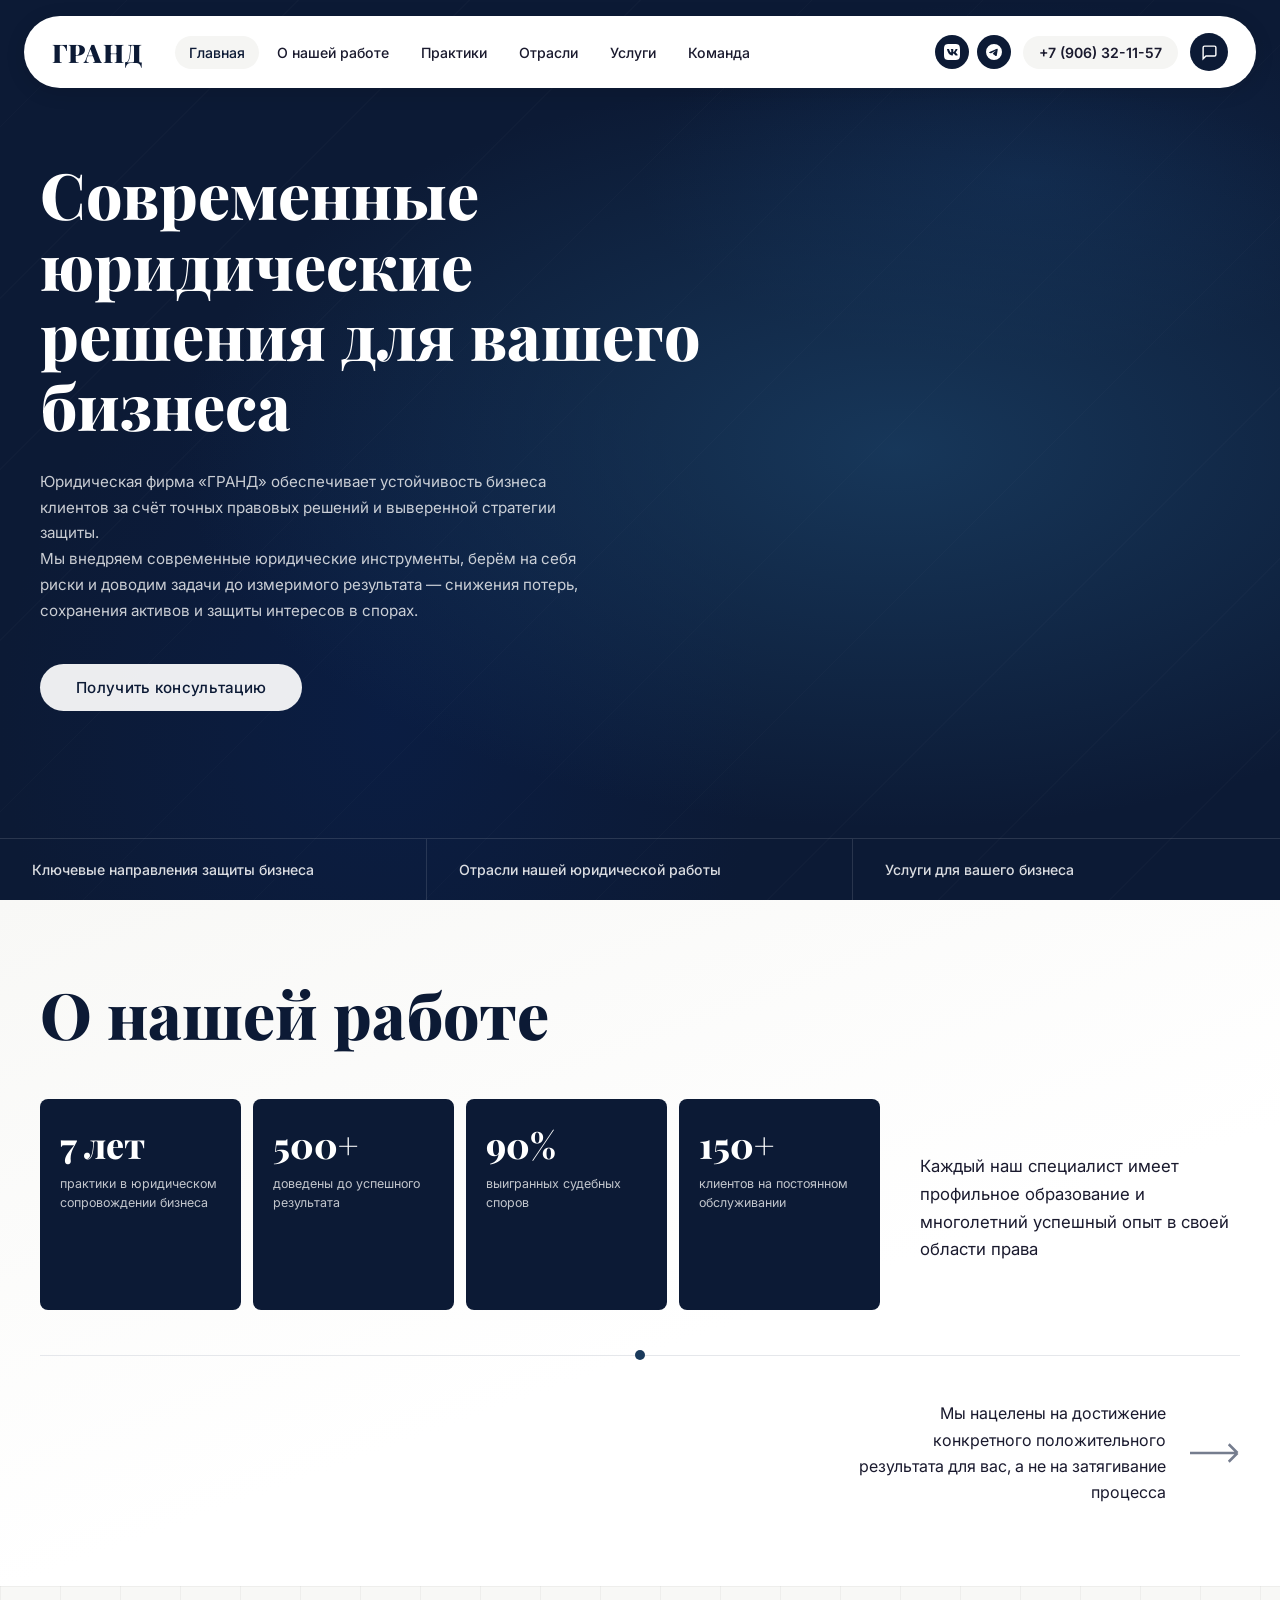
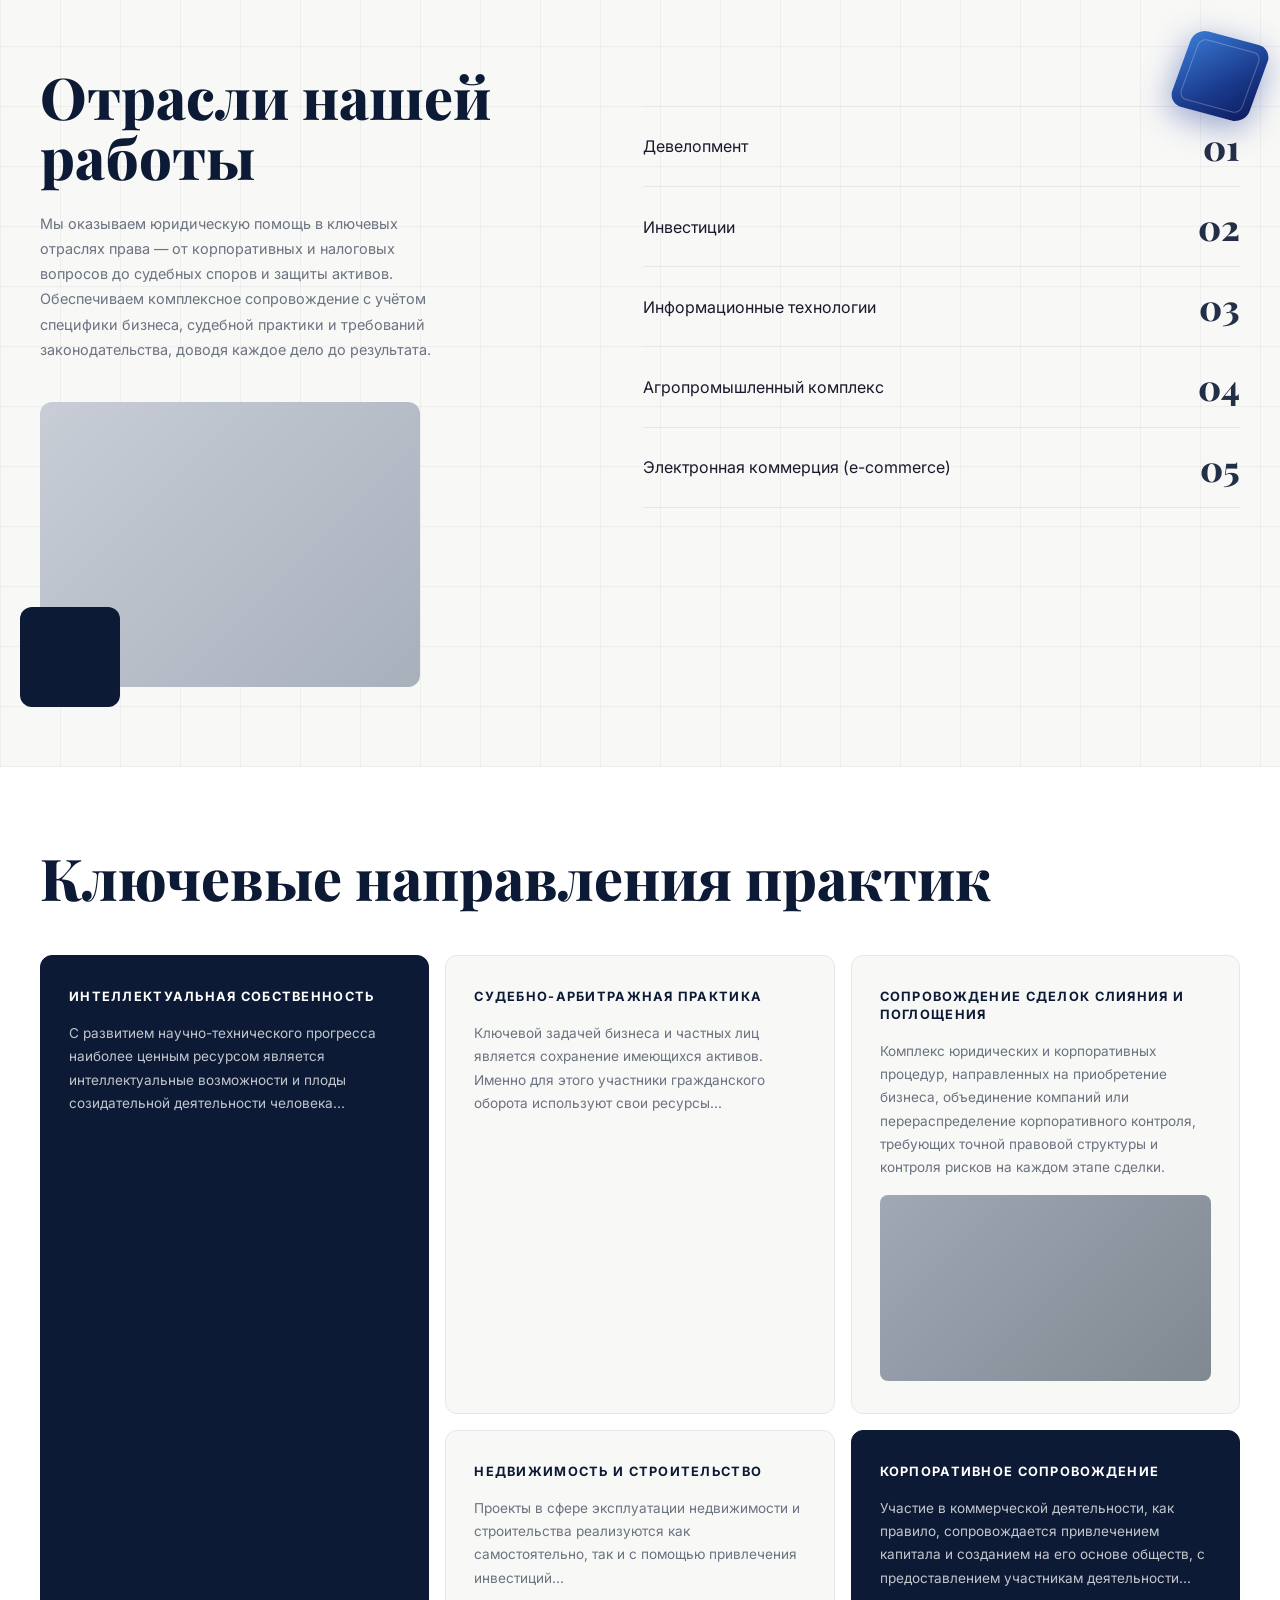
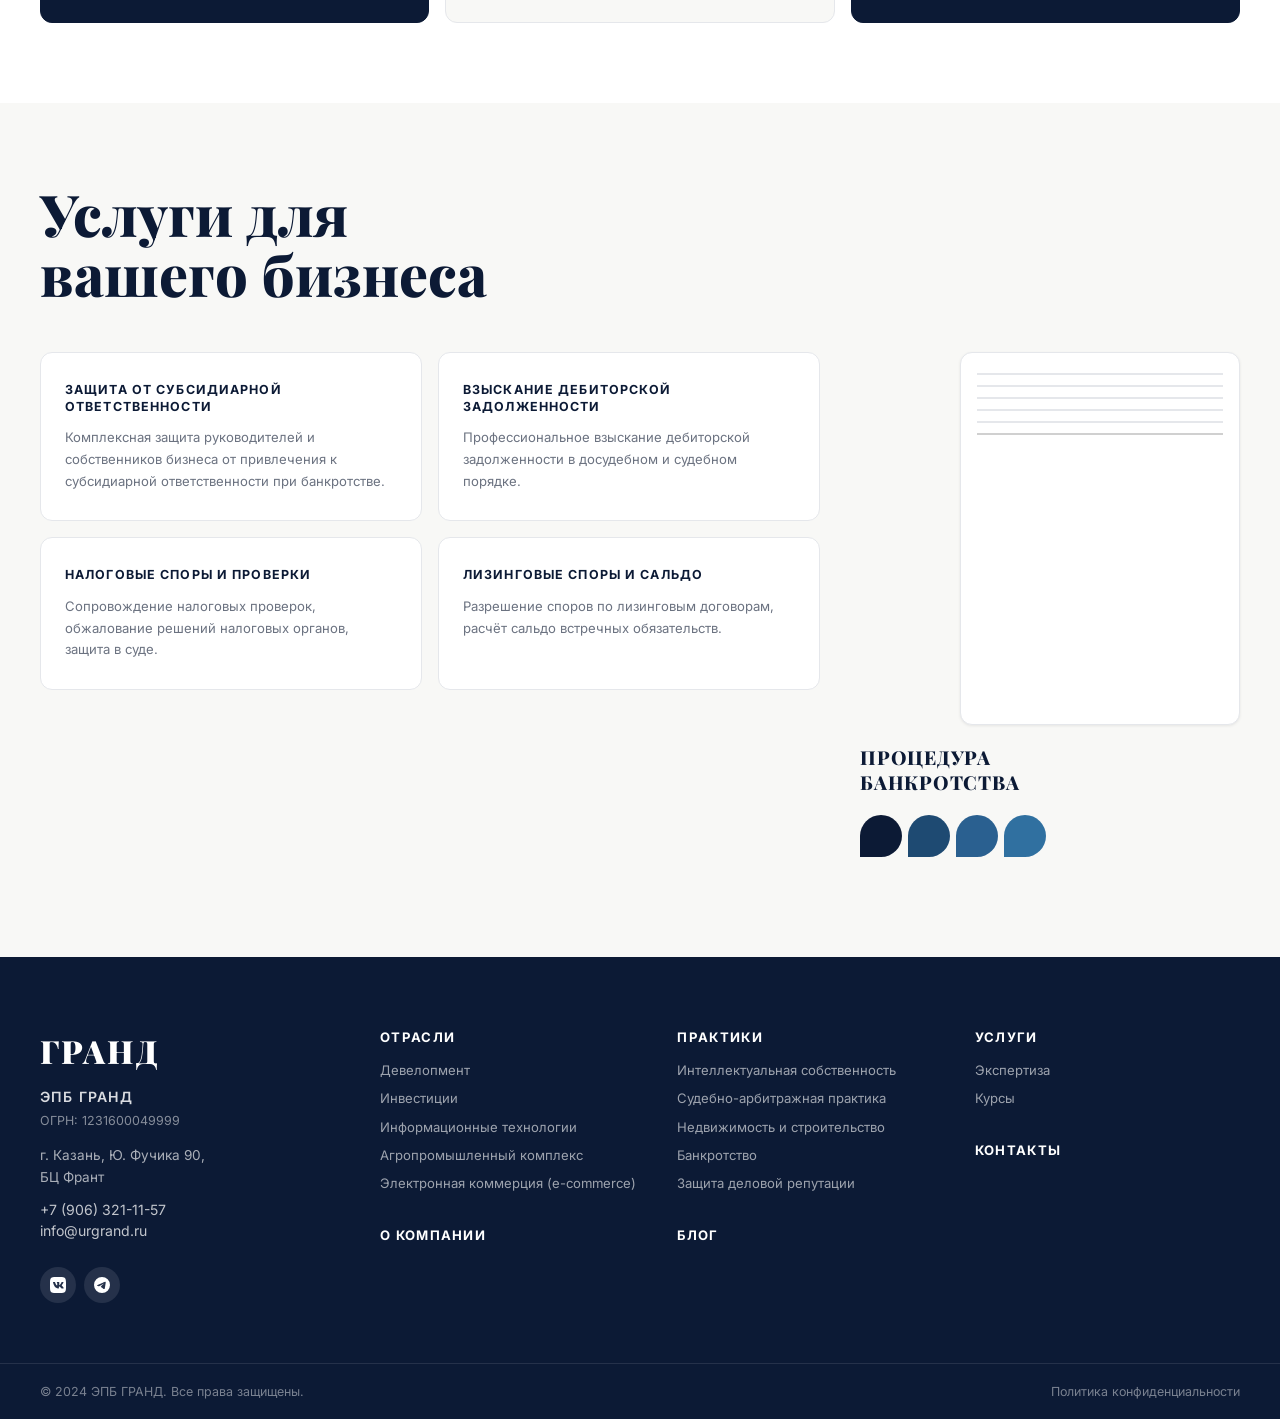
==== index.html @ 52341bc5 "Add files via upload" ====
<!DOCTYPE html>
<html lang="ru">
<head>
    <meta charset="UTF-8">
    <meta name="viewport" content="width=device-width, initial-scale=1.0">
    <title>Юридическая фирма «ГРАНД»</title>
    <link rel="stylesheet" href="css/style.css">
    <!-- Placeholder-шрифты — заменить на фирменные файлы -->
    <link rel="preconnect" href="https://fonts.googleapis.com">
    <link rel="preconnect" href="https://fonts.gstatic.com" crossorigin>
    <link href="https://fonts.googleapis.com/css2?family=Playfair+Display:wght@700;800;900&family=Inter:ital,wght@0,300;0,400;0,500;0,600;0,700;1,400&display=swap" rel="stylesheet">
</head>
<body>

    <!-- ========== PRELOADER ========== -->
    <div id="preloader" class="preloader">
        <div class="preloader__logo">ГРАНД</div>
        <div class="preloader__bar"><span></span></div>
    </div>

    <!-- ========== HEADER ========== -->
    <header class="header" id="header">
        <div class="header__inner container">
            <a href="/" class="header__logo">ГРАНД</a>

            <nav class="header__nav" id="mainNav">
                <ul>
                    <li><a href="#hero">Главная</a></li>
                    <li><a href="#about">О нашей работе</a></li>
                    <li><a href="#practices">Практики</a></li>
                    <li><a href="#industries">Отрасли</a></li>
                    <li><a href="#services">Услуги</a></li>
                    <li><a href="#team">Команда</a></li>
                </ul>
            </nav>

            <div class="header__right">
                <!-- Социальные сети -->
                <div class="header__socials">
                    <a href="https://vk.com/" target="_blank" class="social-icon social-icon--vk" aria-label="ВКонтакте">
                        <svg viewBox="0 0 24 24" fill="currentColor"><path d="M15.684 0H8.316C1.592 0 0 1.592 0 8.316v7.368C0 22.408 1.592 24 8.316 24h7.368C22.408 24 24 22.408 24 15.684V8.316C24 1.592 22.408 0 15.684 0zm3.692 17.123h-1.744c-.66 0-.864-.525-2.05-1.727-1.033-1-1.49-1.135-1.744-1.135-.356 0-.458.102-.458.593v1.575c0 .424-.135.678-1.253.678-1.846 0-3.896-1.118-5.335-3.202C5.058 10.501 4.56 8.316 4.56 7.886c0-.254.102-.491.593-.491h1.744c.44 0 .61.203.78.677.863 2.49 2.303 4.675 2.896 4.675.22 0 .322-.102.322-.66V9.721c-.068-1.186-.695-1.287-.695-1.71 0-.204.17-.407.44-.407h2.743c.373 0 .508.203.508.643v3.473c0 .372.17.508.271.508.22 0 .407-.136.813-.542 1.253-1.406 2.15-3.574 2.15-3.574.118-.254.322-.491.762-.491h1.744c.525 0 .644.27.525.643-.22 1.017-2.354 4.031-2.354 4.031-.186.305-.254.44 0 .78.186.254.796.779 1.203 1.253.745.847 1.32 1.558 1.473 2.05.17.491-.085.745-.576.745z"/></svg>
                    </a>
                    <a href="#" class="social-icon social-icon--tg" aria-label="Telegram">
                        <svg viewBox="0 0 24 24" fill="currentColor"><path d="M11.944 0A12 12 0 0 0 0 12a12 12 0 0 0 12 12 12 12 0 0 0 12-12A12 12 0 0 0 12 0a12 12 0 0 0-.056 0zm4.962 7.224c.1-.002.321.023.465.14a.506.506 0 0 1 .171.325c.016.093.036.306.02.472-.18 1.898-.962 6.502-1.36 8.627-.168.9-.499 1.201-.82 1.23-.696.065-1.225-.46-1.9-.902-1.056-.693-1.653-1.124-2.678-1.8-1.185-.78-.417-1.21.258-1.91.177-.184 3.247-2.977 3.307-3.23.007-.032.014-.15-.056-.212s-.174-.041-.249-.024c-.106.024-1.793 1.14-5.061 3.345-.48.33-.913.49-1.302.48-.428-.008-1.252-.241-1.865-.44-.752-.245-1.349-.374-1.297-.789.027-.216.325-.437.893-.663 3.498-1.524 5.83-2.529 6.998-3.014 3.332-1.386 4.025-1.627 4.476-1.635z"/></svg>
                    </a>
                </div>

                <!-- Кнопка обратного звонка -->
                <a href="tel:+79063211157" class="header__phone">+7 (906) 32-11-57</a>
                <button class="btn-callback" id="btnCallback" aria-label="Получить консультацию">
                    <svg viewBox="0 0 24 24" fill="none" stroke="currentColor" stroke-width="2"><path d="M21 15a2 2 0 0 1-2 2H7l-4 4V5a2 2 0 0 1 2-2h14a2 2 0 0 1 2 2z"/></svg>
                </button>
            </div>

            <!-- Hamburger для мобильных -->
            <button class="header__burger" id="burgerBtn" aria-label="Открыть меню">
                <span></span><span></span><span></span>
            </button>
        </div>
    </header>

    <!-- Мобильное меню -->
    <div class="mobile-menu" id="mobileMenu">
        <div class="mobile-menu__inner">
            <button class="mobile-menu__close" id="mobileMenuClose" aria-label="Закрыть">✕</button>
            <nav>
                <ul>
                    <li><a href="#hero" class="mobile-link">Главная</a></li>
                    <li><a href="#about" class="mobile-link">О нашей работе</a></li>
                    <li><a href="#practices" class="mobile-link">Практики</a></li>
                    <li><a href="#industries" class="mobile-link">Отрасли</a></li>
                    <li><a href="#services" class="mobile-link">Услуги</a></li>
                    <li><a href="#team" class="mobile-link">Команда</a></li>
                </ul>
            </nav>
            <button class="btn btn--white mobile-menu__cta" id="mobileBtnCallback">Получить консультацию</button>
            <a href="tel:+79063211157" class="mobile-menu__phone">+7 (906) 32-11-57</a>
        </div>
    </div>

    <main>

        <!-- ========== HERO ========== -->
        <section class="hero" id="hero">
            <div class="hero__bg"></div>
            <div class="container hero__content">
                <div class="hero__text">
                    <h1 class="hero__title">Современные юридические<br>решения для вашего бизнеса</h1>
                    <p class="hero__desc">
                        Юридическая фирма «ГРАНД» обеспечивает устойчивость бизнеса клиентов за счёт точных
                        правовых решений и выверенной стратегии защиты.<br>
                        Мы внедряем современные юридические инструменты, берём на себя риски и доводим задачи до
                        измеримого результата — снижения потерь, сохранения активов и защиты интересов в спорах.
                    </p>
                    <button class="btn btn--light" id="heroBtnCallback">Получить консультацию</button>
                </div>
            </div>

            <!-- Якорные ссылки внизу hero -->
            <div class="hero__anchors">
                <a href="#practices" class="hero__anchor">Ключевые направления защиты бизнеса</a>
                <a href="#industries" class="hero__anchor">Отрасли нашей юридической работы</a>
                <a href="#services" class="hero__anchor">Услуги для вашего бизнеса</a>
            </div>
        </section>

        <!-- ========== О НАШЕЙ РАБОТЕ ========== -->
        <section class="about" id="about">
            <div class="container">
                <h2 class="about__title section-title">О нашей работе</h2>

                <div class="about__body">
                    <!-- Блоки статистики -->
                    <div class="about__stats">
                        <div class="stat-card">
                            <span class="stat-card__num">7 лет</span>
                            <span class="stat-card__desc">практики в юридическом сопровождении бизнеса</span>
                        </div>
                        <div class="stat-card">
                            <span class="stat-card__num">500+</span>
                            <span class="stat-card__desc">доведены до успешного результата</span>
                        </div>
                        <div class="stat-card">
                            <span class="stat-card__num">90%</span>
                            <span class="stat-card__desc">выигранных судебных споров</span>
                        </div>
                        <div class="stat-card">
                            <span class="stat-card__num">150+</span>
                            <span class="stat-card__desc">клиентов на постоянном обслуживании</span>
                        </div>
                    </div>

                    <!-- Текст справа -->
                    <div class="about__side-text">
                        <p>Каждый наш специалист имеет профильное образование и многолетний успешный опыт в своей области права</p>
                    </div>
                </div>

                <!-- Разделитель с точкой -->
                <div class="about__divider">
                    <div class="about__divider-line"></div>
                    <div class="about__divider-dot"></div>
                    <div class="about__divider-line about__divider-line--right"></div>
                </div>

                <!-- Нижний текст -->
                <div class="about__bottom">
                    <div class="about__bottom-text">
                        <p>Мы нацелены на достижение конкретного положительного результата для вас, а не на затягивание процесса</p>
                    </div>
                    <a href="#about" class="about__arrow" aria-label="Далее">
                        <svg viewBox="0 0 40 16" fill="none" xmlns="http://www.w3.org/2000/svg">
                            <path d="M0 8H38M38 8L31 1M38 8L31 15" stroke="#1a2744" stroke-width="2"/>
                        </svg>
                    </a>
                </div>
            </div>
        </section>

        <!-- ========== ОТРАСЛИ ========== -->
        <section class="industries" id="industries">
            <div class="industries__grid-bg"></div>
            <div class="container industries__inner">
                <div class="industries__left">
                    <h2 class="section-title industries__title">Отрасли нашей работы</h2>
                    <p class="industries__desc">
                        Мы оказываем юридическую помощь в ключевых отраслях права — от корпоративных
                        и налоговых вопросов до судебных споров и защиты активов. Обеспечиваем
                        комплексное сопровождение с учётом специфики бизнеса, судебной практики и
                        требований законодательства, доводя каждое дело до результата.
                    </p>
                    <!-- Фото здания -->
                    <div class="industries__img-wrap">
                        <div class="industries__img-placeholder"></div>
                    </div>
                </div>

                <div class="industries__right">
                    <!-- Декоративный 3D-куб -->
                    <div class="industries__deco-cube"></div>

                    <ol class="industries__list">
                        <li class="industries__item">
                            <span class="industries__name">Девелопмент</span>
                            <span class="industries__num">01</span>
                        </li>
                        <li class="industries__item">
                            <span class="industries__name">Инвестиции</span>
                            <span class="industries__num">02</span>
                        </li>
                        <li class="industries__item">
                            <span class="industries__name">Информационные технологии</span>
                            <span class="industries__num">03</span>
                        </li>
                        <li class="industries__item">
                            <span class="industries__name">Агропромышленный комплекс</span>
                            <span class="industries__num">04</span>
                        </li>
                        <li class="industries__item">
                            <span class="industries__name">Электронная коммерция (e-commerce)</span>
                            <span class="industries__num">05</span>
                        </li>
                    </ol>
                </div>
            </div>
        </section>

        <!-- ========== ПРАКТИКИ ========== -->
        <section class="practices" id="practices">
            <div class="container">
                <h2 class="section-title practices__title">Ключевые направления практик</h2>

                <div class="practices__grid">
                    <!-- Карточка 1 — тёмная -->
                    <div class="practice-card practice-card--dark practice-card--tall">
                        <h3 class="practice-card__title">ИНТЕЛЛЕКТУАЛЬНАЯ СОБСТВЕННОСТЬ</h3>
                        <p class="practice-card__text">
                            С развитием научно-технического прогресса наиболее ценным ресурсом является
                            интеллектуальные возможности и плоды созидательной деятельности человека...
                        </p>
                    </div>

                    <!-- Карточка 2 — светлая -->
                    <div class="practice-card practice-card--light">
                        <h3 class="practice-card__title">СУДЕБНО-АРБИТРАЖНАЯ ПРАКТИКА</h3>
                        <p class="practice-card__text">
                            Ключевой задачей бизнеса и частных лиц является сохранение имеющихся активов.
                            Именно для этого участники гражданского оборота используют свои ресурсы...
                        </p>
                    </div>

                    <!-- Карточка 3 — светлая с фото -->
                    <div class="practice-card practice-card--light practice-card--with-img">
                        <h3 class="practice-card__title">СОПРОВОЖДЕНИЕ СДЕЛОК СЛИЯНИЯ И ПОГЛОЩЕНИЯ</h3>
                        <p class="practice-card__text">
                            Комплекс юридических и корпоративных процедур, направленных на приобретение
                            бизнеса, объединение компаний или перераспределение корпоративного контроля,
                            требующих точной правовой структуры и контроля рисков на каждом этапе сделки.
                        </p>
                        <div class="practice-card__img"></div>
                    </div>

                    <!-- Карточка 4 — светлая -->
                    <div class="practice-card practice-card--light">
                        <h3 class="practice-card__title">НЕДВИЖИМОСТЬ И СТРОИТЕЛЬСТВО</h3>
                        <p class="practice-card__text">
                            Проекты в сфере эксплуатации недвижимости и строительства реализуются как
                            самостоятельно, так и с помощью привлечения инвестиций...
                        </p>
                    </div>

                    <!-- Карточка 5 — тёмная -->
                    <div class="practice-card practice-card--dark">
                        <h3 class="practice-card__title">КОРПОРАТИВНОЕ СОПРОВОЖДЕНИЕ</h3>
                        <p class="practice-card__text">
                            Участие в коммерческой деятельности, как правило, сопровождается привлечением
                            капитала и созданием на его основе обществ, с предоставлением участникам деятельности...
                        </p>
                    </div>
                </div>
            </div>
        </section>

        <!-- ========== УСЛУГИ ========== -->
        <section class="services" id="services">
            <div class="container">
                <div class="services__header">
                    <h2 class="section-title services__title">Услуги для<br>вашего бизнеса</h2>
                </div>

                <div class="services__body">
                    <div class="services__cards">
                        <div class="service-card">
                            <h3 class="service-card__title">ЗАЩИТА ОТ СУБСИДИАРНОЙ ОТВЕТСТВЕННОСТИ</h3>
                            <p class="service-card__text">Комплексная защита руководителей и собственников бизнеса от привлечения к субсидиарной ответственности при банкротстве.</p>
                        </div>
                        <div class="service-card">
                            <h3 class="service-card__title">ВЗЫСКАНИЕ ДЕБИТОРСКОЙ ЗАДОЛЖЕННОСТИ</h3>
                            <p class="service-card__text">Профессиональное взыскание дебиторской задолженности в досудебном и судебном порядке.</p>
                        </div>
                        <div class="service-card">
                            <h3 class="service-card__title">НАЛОГОВЫЕ СПОРЫ И ПРОВЕРКИ</h3>
                            <p class="service-card__text">Сопровождение налоговых проверок, обжалование решений налоговых органов, защита в суде.</p>
                        </div>
                        <div class="service-card">
                            <h3 class="service-card__title">ЛИЗИНГОВЫЕ СПОРЫ И САЛЬДО</h3>
                            <p class="service-card__text">Разрешение споров по лизинговым договорам, расчёт сальдо встречных обязательств.</p>
                        </div>
                    </div>

                    <div class="services__feature">
                        <div class="services__doc-img"></div>
                        <div class="services__bankruptcy">
                            <span>ПРОЦЕДУРА БАНКРОТСТВА</span>
                        </div>
                        <div class="services__deco-shapes">
                            <span></span><span></span><span></span><span></span>
                        </div>
                    </div>
                </div>
            </div>
        </section>

    </main>

    <!-- ========== FOOTER ========== -->
    <footer class="footer">
        <div class="container footer__inner">

            <!-- Левая колонка: логотип + контакты -->
            <div class="footer__brand">
                <a href="/" class="footer__logo">ГРАНД</a>
                <p class="footer__company-name">ЭПБ ГРАНД</p>
                <p class="footer__ogr">ОГРН: 1231600049999</p>

                <address class="footer__address">
                    г. Казань, Ю. Фучика 90,<br>БЦ Франт
                </address>

                <div class="footer__contacts">
                    <a href="tel:+79063211157" class="footer__phone">+7 (906) 321-11-57</a>
                    <a href="mailto:info@urgrand.ru" class="footer__email">info@urgrand.ru</a>
                </div>

                <div class="footer__socials">
                    <a href="https://vk.com/" target="_blank" class="footer__social-icon" aria-label="ВКонтакте">
                        <svg viewBox="0 0 24 24" fill="currentColor"><path d="M15.684 0H8.316C1.592 0 0 1.592 0 8.316v7.368C0 22.408 1.592 24 8.316 24h7.368C22.408 24 24 22.408 24 15.684V8.316C24 1.592 22.408 0 15.684 0zm3.692 17.123h-1.744c-.66 0-.864-.525-2.05-1.727-1.033-1-1.49-1.135-1.744-1.135-.356 0-.458.102-.458.593v1.575c0 .424-.135.678-1.253.678-1.846 0-3.896-1.118-5.335-3.202C5.058 10.501 4.56 8.316 4.56 7.886c0-.254.102-.491.593-.491h1.744c.44 0 .61.203.78.677.863 2.49 2.303 4.675 2.896 4.675.22 0 .322-.102.322-.66V9.721c-.068-1.186-.695-1.287-.695-1.71 0-.204.17-.407.44-.407h2.743c.373 0 .508.203.508.643v3.473c0 .372.17.508.271.508.22 0 .407-.136.813-.542 1.253-1.406 2.15-3.574 2.15-3.574.118-.254.322-.491.762-.491h1.744c.525 0 .644.27.525.643-.22 1.017-2.354 4.031-2.354 4.031-.186.305-.254.44 0 .78.186.254.796.779 1.203 1.253.745.847 1.32 1.558 1.473 2.05.17.491-.085.745-.576.745z"/></svg>
                    </a>
                    <a href="#" class="footer__social-icon" aria-label="Telegram">
                        <svg viewBox="0 0 24 24" fill="currentColor"><path d="M11.944 0A12 12 0 0 0 0 12a12 12 0 0 0 12 12 12 12 0 0 0 12-12A12 12 0 0 0 12 0a12 12 0 0 0-.056 0zm4.962 7.224c.1-.002.321.023.465.14a.506.506 0 0 1 .171.325c.016.093.036.306.02.472-.18 1.898-.962 6.502-1.36 8.627-.168.9-.499 1.201-.82 1.23-.696.065-1.225-.46-1.9-.902-1.056-.693-1.653-1.124-2.678-1.8-1.185-.78-.417-1.21.258-1.91.177-.184 3.247-2.977 3.307-3.23.007-.032.014-.15-.056-.212s-.174-.041-.249-.024c-.106.024-1.793 1.14-5.061 3.345-.48.33-.913.49-1.302.48-.428-.008-1.252-.241-1.865-.44-.752-.245-1.349-.374-1.297-.789.027-.216.325-.437.893-.663 3.498-1.524 5.83-2.529 6.998-3.014 3.332-1.386 4.025-1.627 4.476-1.635z"/></svg>
                    </a>
                </div>
            </div>

            <!-- Правая часть: навигационные колонки -->
            <nav class="footer__nav">
                <div class="footer__nav-col">
                    <h4 class="footer__nav-heading">
                        <a href="#industries">Отрасли</a>
                    </h4>
                    <ul>
                        <li><a href="#industries">Девелопмент</a></li>
                        <li><a href="#industries">Инвестиции</a></li>
                        <li><a href="#industries">Информационные технологии</a></li>
                        <li><a href="#industries">Агропромышленный комплекс</a></li>
                        <li><a href="#industries">Электронная коммерция (e-commerce)</a></li>
                    </ul>
                    <h4 class="footer__nav-heading footer__nav-heading--mt">
                        <a href="#about">О компании</a>
                    </h4>
                </div>

                <div class="footer__nav-col">
                    <h4 class="footer__nav-heading">
                        <a href="#practices">Практики</a>
                    </h4>
                    <ul>
                        <li><a href="#practices">Интеллектуальная собственность</a></li>
                        <li><a href="#practices">Судебно-арбитражная практика</a></li>
                        <li><a href="#practices">Недвижимость и строительство</a></li>
                        <li><a href="#practices">Банкротство</a></li>
                        <li><a href="#practices">Защита деловой репутации</a></li>
                    </ul>
                    <h4 class="footer__nav-heading footer__nav-heading--mt">
                        <a href="#blog">Блог</a>
                    </h4>
                </div>

                <div class="footer__nav-col">
                    <h4 class="footer__nav-heading">
                        <a href="#services">Услуги</a>
                    </h4>
                    <ul>
                        <li><a href="#services">Экспертиза</a></li>
                        <li><a href="#services">Курсы</a></li>
                    </ul>
                    <h4 class="footer__nav-heading footer__nav-heading--mt">
                        <a href="#contacts">Контакты</a>
                    </h4>
                </div>
            </nav>
        </div>

        <!-- Нижняя полоса футера -->
        <div class="footer__bottom">
            <div class="container footer__bottom-inner">
                <span class="footer__copy">© 2024 ЭПБ ГРАНД. Все права защищены.</span>
                <a href="#" class="footer__policy">Политика конфиденциальности</a>
            </div>
        </div>
    </footer>

    <!-- ========== МОДАЛ: ФОРМА ОБРАТНОГО ЗВОНКА ========== -->
    <div class="modal-overlay" id="modalOverlay" role="dialog" aria-modal="true" aria-labelledby="modalTitle">
        <div class="modal">
            <button class="modal__close" id="modalClose" aria-label="Закрыть">✕</button>
            <h2 class="modal__title" id="modalTitle">Получить консультацию</h2>
            <p class="modal__subtitle">Оставьте заявку, и наши юристы оперативно свяжутся с вами</p>

            <form class="modal__form" id="callbackForm" novalidate>
                <div class="form-group">
                    <input type="text" id="fieldFirstName" name="firstName" placeholder="Имя" required autocomplete="given-name">
                </div>
                <div class="form-group">
                    <input type="text" id="fieldLastName" name="lastName" placeholder="Фамилия" required autocomplete="family-name">
                </div>
                <div class="form-group">
                    <input type="text" id="fieldMiddleName" name="middleName" placeholder="Отчество" required autocomplete="additional-name">
                </div>
                <div class="form-group">
                    <input type="tel" id="fieldPhone" name="phone" placeholder="+7 (___) ___ __-__" required autocomplete="tel">
                </div>
                <div class="form-group">
                    <input type="email" id="fieldEmail" name="email" placeholder="Email" required autocomplete="email">
                </div>

                <p class="modal__policy">
                    Оставляя заявку, вы принимаете
                    <a href="#">политику обработки персональных данных</a>
                </p>

                <button type="submit" class="btn btn--dark btn--full" id="submitBtn" disabled>
                    Отправить заявку
                </button>
            </form>
        </div>
    </div>

    <!-- ========== МОДАЛ: БЛАГОДАРНОСТЬ ========== -->
    <div class="modal-overlay" id="thankYouOverlay" role="dialog" aria-modal="true">
        <div class="modal modal--thanks">
            <button class="modal__close" id="thankYouClose" aria-label="Закрыть">✕</button>
            <div class="modal__thanks-icon">
                <svg viewBox="0 0 60 60" fill="none"><circle cx="30" cy="30" r="29" stroke="#1a3a5c" stroke-width="2"/><path d="M18 30l9 9 15-18" stroke="#1a3a5c" stroke-width="2.5" stroke-linecap="round" stroke-linejoin="round"/></svg>
            </div>
            <h2 class="modal__title">Спасибо за заявку!</h2>
            <p class="modal__subtitle">Наши юристы свяжутся с вами в ближайшее время.</p>
        </div>
    </div>

    <script src="js/main.js"></script>
</body>
</html>
---- css/style.css ----
/* ============================================================
   ГРАНД — Главные переменные и сброс стилей
   ============================================================ */
:root {
    /* Цвета */
    --c-navy:        #0C1A35;
    --c-navy-mid:    #1a3a5c;
    --c-navy-light:  #1e4a72;
    --c-white:       #ffffff;
    --c-bg:          #f5f5f3;
    --c-bg-light:    #f8f8f6;
    --c-text:        #1a1a2e;
    --c-text-muted:  #6b7280;
    --c-border:      #e5e7eb;
    --c-accent:      rgba(255,255,255,0.08);

    /* Типографика — замените на фирменные шрифты */
    --font-display:  'Playfair Display', Georgia, serif;
    --font-body:     'Inter', system-ui, sans-serif;

    /* Размеры */
    --header-h:      72px;
    --container:     1280px;
    --radius:        12px;
    --radius-sm:     8px;
    --radius-pill:   100px;

    /* Тени */
    --shadow-sm:  0 1px 3px rgba(0,0,0,.08);
    --shadow-md:  0 4px 20px rgba(0,0,0,.12);
    --shadow-lg:  0 12px 40px rgba(0,0,0,.18);

    /* Переходы */
    --t-fast:   .15s ease;
    --t-normal: .3s ease;
    --t-slow:   .5s ease;
}

*, *::before, *::after { box-sizing: border-box; margin: 0; padding: 0; }
html { scroll-behavior: smooth; font-size: 16px; }
body {
    font-family: var(--font-body);
    color: var(--c-text);
    background: var(--c-white);
    overflow-x: hidden;
    -webkit-font-smoothing: antialiased;
}
img, svg { display: block; max-width: 100%; }
a { text-decoration: none; color: inherit; }
ul, ol { list-style: none; }
button { cursor: pointer; border: none; background: none; font-family: inherit; }
address { font-style: normal; }

/* ============================================================
   УТИЛИТЫ
   ============================================================ */
.container {
    width: 100%;
    max-width: var(--container);
    margin: 0 auto;
    padding: 0 40px;
}

.section-title {
    font-family: var(--font-display);
    font-weight: 800;
    color: var(--c-navy);
    line-height: 1.05;
}

.btn {
    display: inline-flex;
    align-items: center;
    justify-content: center;
    gap: 8px;
    padding: 14px 36px;
    border-radius: var(--radius-pill);
    font-size: .95rem;
    font-weight: 500;
    letter-spacing: .02em;
    transition: background var(--t-fast), color var(--t-fast), transform var(--t-fast), box-shadow var(--t-fast);
    white-space: nowrap;
}
.btn:hover { transform: translateY(-1px); }
.btn--light {
    background: rgba(255,255,255,0.92);
    color: var(--c-navy);
}
.btn--light:hover { background: #fff; box-shadow: 0 4px 16px rgba(0,0,0,.15); }
.btn--dark {
    background: var(--c-navy);
    color: var(--c-white);
}
.btn--dark:hover { background: var(--c-navy-mid); box-shadow: var(--shadow-md); }
.btn--white {
    background: var(--c-white);
    color: var(--c-navy);
    border: 2px solid var(--c-white);
}
.btn--full { width: 100%; }
.btn:disabled {
    opacity: .45;
    cursor: not-allowed;
    transform: none;
    box-shadow: none;
}

/* ============================================================
   PRELOADER
   ============================================================ */
.preloader {
    position: fixed;
    inset: 0;
    background: var(--c-navy);
    display: flex;
    flex-direction: column;
    align-items: center;
    justify-content: center;
    z-index: 9999;
    transition: opacity var(--t-slow), visibility var(--t-slow);
}
.preloader.hidden {
    opacity: 0;
    visibility: hidden;
    pointer-events: none;
}
.preloader__logo {
    font-family: var(--font-display);
    font-size: 3rem;
    font-weight: 900;
    color: var(--c-white);
    letter-spacing: .1em;
    margin-bottom: 28px;
}
.preloader__bar {
    width: 160px;
    height: 2px;
    background: rgba(255,255,255,.2);
    border-radius: 2px;
    overflow: hidden;
}
.preloader__bar span {
    display: block;
    height: 100%;
    width: 0;
    background: var(--c-white);
    border-radius: 2px;
    animation: preloadBar 1.4s ease forwards;
}
@keyframes preloadBar {
    0%   { width: 0; }
    100% { width: 100%; }
}

/* ============================================================
   HEADER
   ============================================================ */
.header {
    position: fixed;
    top: 16px;
    left: 50%;
    transform: translateX(-50%);
    width: calc(100% - 48px);
    max-width: 1280px;
    height: var(--header-h);
    background: var(--c-white);
    border-radius: var(--radius-pill);
    box-shadow: var(--shadow-md);
    z-index: 1000;
    transition: top var(--t-normal), box-shadow var(--t-normal), background var(--t-normal);
}
.header.scrolled {
    top: 8px;
    box-shadow: var(--shadow-lg);
}
.header__inner {
    height: 100%;
    display: flex;
    align-items: center;
    gap: 32px;
    padding: 0 28px;
    max-width: none;
}
.header__logo {
    font-family: var(--font-display);
    font-size: 1.6rem;
    font-weight: 900;
    color: var(--c-navy);
    letter-spacing: .04em;
    flex-shrink: 0;
}
.header__nav { flex: 1; }
.header__nav ul {
    display: flex;
    align-items: center;
    gap: 4px;
}
.header__nav a {
    padding: 8px 14px;
    font-size: .88rem;
    font-weight: 500;
    color: var(--c-text);
    border-radius: var(--radius-pill);
    transition: background var(--t-fast), color var(--t-fast);
}
.header__nav a:hover,
.header__nav a.active {
    background: var(--c-bg);
    color: var(--c-navy);
}
.header__right {
    display: flex;
    align-items: center;
    gap: 12px;
    flex-shrink: 0;
}
.header__socials { display: flex; align-items: center; gap: 8px; }
.social-icon {
    width: 34px;
    height: 34px;
    display: flex;
    align-items: center;
    justify-content: center;
    border-radius: 50%;
    background: var(--c-navy);
    color: var(--c-white);
    transition: background var(--t-fast), transform var(--t-fast);
}
.social-icon svg { width: 16px; height: 16px; }
.social-icon:hover { background: var(--c-navy-mid); transform: scale(1.08); }
.header__phone {
    font-size: .88rem;
    font-weight: 600;
    color: var(--c-text);
    padding: 8px 16px;
    border-radius: var(--radius-pill);
    background: var(--c-bg);
    transition: background var(--t-fast);
}
.header__phone:hover { background: #eaeae8; }
.btn-callback {
    width: 38px;
    height: 38px;
    display: flex;
    align-items: center;
    justify-content: center;
    border-radius: 50%;
    background: var(--c-navy);
    color: var(--c-white);
    flex-shrink: 0;
    transition: background var(--t-fast), transform var(--t-fast);
}
.btn-callback svg { width: 17px; height: 17px; }
.btn-callback:hover { background: var(--c-navy-mid); transform: scale(1.08); }
.header__burger {
    display: none;
    flex-direction: column;
    justify-content: space-between;
    width: 28px;
    height: 20px;
    margin-left: auto;
}
.header__burger span {
    display: block;
    height: 2px;
    background: var(--c-navy);
    border-radius: 2px;
    transition: transform var(--t-normal), opacity var(--t-fast);
}

/* ============================================================
   МОБИЛЬНОЕ МЕНЮ
   ============================================================ */
.mobile-menu {
    position: fixed;
    inset: 0;
    background: var(--c-navy);
    z-index: 1100;
    display: flex;
    align-items: center;
    justify-content: center;
    opacity: 0;
    visibility: hidden;
    transition: opacity var(--t-normal), visibility var(--t-normal);
}
.mobile-menu.open {
    opacity: 1;
    visibility: visible;
}
.mobile-menu__inner {
    text-align: center;
    display: flex;
    flex-direction: column;
    align-items: center;
    gap: 20px;
    width: 100%;
    padding: 40px 24px;
}
.mobile-menu__close {
    position: absolute;
    top: 24px;
    right: 28px;
    font-size: 1.6rem;
    color: var(--c-white);
    opacity: .7;
    transition: opacity var(--t-fast);
}
.mobile-menu__close:hover { opacity: 1; }
.mobile-menu nav ul { display: flex; flex-direction: column; gap: 8px; }
.mobile-menu nav a {
    font-size: 1.4rem;
    font-weight: 600;
    color: var(--c-white);
    opacity: .85;
    padding: 8px 0;
    display: block;
    transition: opacity var(--t-fast);
}
.mobile-menu nav a:hover { opacity: 1; }
.mobile-menu__cta { margin-top: 12px; }
.mobile-menu__phone {
    font-size: 1.1rem;
    font-weight: 600;
    color: rgba(255,255,255,.7);
}
.mobile-menu__phone:hover { color: var(--c-white); }

/* ============================================================
   HERO
   ============================================================ */
.hero {
    position: relative;
    min-height: 100vh;
    background: var(--c-navy);
    display: flex;
    flex-direction: column;
    overflow: hidden;
}
/* Фоновый паттерн — имитация текстуры с оригинала */
.hero__bg {
    position: absolute;
    inset: 0;
    background:
        radial-gradient(ellipse 80% 60% at 70% 50%, rgba(30,74,114,.6) 0%, transparent 70%),
        radial-gradient(ellipse 50% 80% at 30% 80%, rgba(10,30,70,.8) 0%, transparent 60%),
        radial-gradient(ellipse 60% 40% at 80% 20%, rgba(20,50,90,.5) 0%, transparent 50%);
    pointer-events: none;
}
/* Тонкий «мраморный» оверлей */
.hero__bg::after {
    content: '';
    position: absolute;
    inset: 0;
    background-image:
        repeating-linear-gradient(
            -45deg,
            transparent,
            transparent 120px,
            rgba(255,255,255,.015) 120px,
            rgba(255,255,255,.015) 121px
        );
}
.hero__content {
    position: relative;
    z-index: 2;
    flex: 1;
    display: flex;
    align-items: center;
    padding-top: calc(var(--header-h) + 80px);
    padding-bottom: 120px;
}
.hero__text { max-width: 680px; }
.hero__title {
    font-family: var(--font-display);
    font-size: clamp(2.4rem, 5vw, 4.2rem);
    font-weight: 800;
    color: var(--c-white);
    line-height: 1.1;
    margin-bottom: 28px;
}
.hero__desc {
    font-size: .95rem;
    line-height: 1.7;
    color: rgba(255,255,255,.78);
    max-width: 540px;
    margin-bottom: 40px;
}
/* Три якорных ссылки в нижней части hero */
.hero__anchors {
    position: relative;
    z-index: 2;
    display: grid;
    grid-template-columns: repeat(3, 1fr);
    border-top: 1px solid rgba(255,255,255,.12);
}
.hero__anchor {
    padding: 22px 32px;
    font-size: .88rem;
    font-weight: 500;
    color: rgba(255,255,255,.85);
    border-right: 1px solid rgba(255,255,255,.12);
    transition: background var(--t-fast), color var(--t-fast);
    display: flex;
    align-items: center;
}
.hero__anchor:last-child { border-right: none; }
.hero__anchor:hover {
    background: rgba(255,255,255,.06);
    color: var(--c-white);
}

/* ============================================================
   О НАШЕЙ РАБОТЕ
   ============================================================ */
.about {
    padding: 80px 0 0;
    background: linear-gradient(160deg, var(--c-bg-light) 0%, var(--c-white) 60%);
    overflow: hidden;
}
.about__title {
    font-size: clamp(2.2rem, 5vw, 4rem);
    margin-bottom: 52px;
}
.about__body {
    display: grid;
    grid-template-columns: 1fr 320px;
    gap: 40px;
    align-items: start;
    margin-bottom: 40px;
}
.about__stats {
    display: grid;
    grid-template-columns: repeat(4, 1fr);
    gap: 12px;
}
.stat-card {
    background: var(--c-navy);
    color: var(--c-white);
    padding: 28px 20px 24px;
    border-radius: var(--radius-sm);
    display: flex;
    flex-direction: column;
    gap: 12px;
    aspect-ratio: 1 / 1.05;
}
.stat-card__num {
    font-family: var(--font-display);
    font-size: clamp(1.8rem, 2.8vw, 2.6rem);
    font-weight: 800;
    line-height: 1;
}
.stat-card__desc {
    font-size: .78rem;
    line-height: 1.5;
    color: rgba(255,255,255,.75);
}
.about__side-text {
    padding-top: 8px;
    align-self: center;
}
.about__side-text p {
    font-size: 1.05rem;
    line-height: 1.65;
    color: var(--c-text);
    font-weight: 400;
}
/* Разделитель с точкой по центру */
.about__divider {
    display: flex;
    align-items: center;
    gap: 0;
    margin-bottom: 0;
}
.about__divider-line {
    flex: 1;
    height: 1px;
    background: var(--c-border);
}
.about__divider-dot {
    width: 10px;
    height: 10px;
    border-radius: 50%;
    background: var(--c-navy-mid);
    flex-shrink: 0;
}
/* Нижний блок с текстом и стрелкой */
.about__bottom {
    display: flex;
    align-items: center;
    justify-content: flex-end;
    gap: 24px;
    padding: 40px 0 80px;
}
.about__bottom-text {
    max-width: 320px;
    text-align: right;
}
.about__bottom-text p {
    font-size: 1rem;
    line-height: 1.65;
    color: var(--c-text);
}
.about__arrow {
    flex-shrink: 0;
    opacity: .6;
    transition: opacity var(--t-fast), transform var(--t-fast);
}
.about__arrow:hover { opacity: 1; transform: translateX(4px); }
.about__arrow svg { width: 50px; }

/* ============================================================
   ОТРАСЛИ
   ============================================================ */
.industries {
    position: relative;
    background: #f8f8f6;
    padding: 80px 0;
    overflow: hidden;
}
/* Фоновая сетка */
.industries__grid-bg {
    position: absolute;
    inset: 0;
    background-image:
        linear-gradient(rgba(0,0,0,.04) 1px, transparent 1px),
        linear-gradient(90deg, rgba(0,0,0,.04) 1px, transparent 1px);
    background-size: 60px 60px;
    pointer-events: none;
}
.industries__inner {
    display: grid;
    grid-template-columns: 1fr 1.1fr;
    gap: 60px;
    align-items: start;
    position: relative;
    z-index: 2;
}
.industries__title {
    font-size: clamp(2rem, 4.5vw, 3.8rem);
    margin-bottom: 24px;
}
.industries__desc {
    font-size: .9rem;
    line-height: 1.75;
    color: var(--c-text-muted);
    max-width: 400px;
    margin-bottom: 40px;
}
/* Заглушка для фото здания */
.industries__img-wrap {
    position: relative;
}
.industries__img-placeholder {
    width: 100%;
    max-width: 380px;
    aspect-ratio: 4/3;
    background: linear-gradient(135deg, #c8cdd6 0%, #a8b0bc 100%);
    border-radius: var(--radius);
}
/* Тёмно-синий угол поверх фото */
.industries__img-placeholder::before {
    content: '';
    position: absolute;
    bottom: -20px;
    left: -20px;
    width: 100px;
    height: 100px;
    background: var(--c-navy);
    border-radius: var(--radius);
}
.industries__right {
    position: relative;
    padding-top: 40px;
}
/* Декоративный 3D куб (CSS) */
.industries__deco-cube {
    position: absolute;
    top: -30px;
    right: -20px;
    width: 80px;
    height: 80px;
    background: linear-gradient(135deg, #3a7bd5 0%, #1a3a8c 60%, #0d1b5e 100%);
    border-radius: 14px;
    transform: rotate(15deg) skewX(-5deg);
    box-shadow: 0 8px 32px rgba(30,60,160,.45);
}
.industries__deco-cube::after {
    content: '';
    position: absolute;
    inset: 8px;
    border: 1px solid rgba(255,255,255,.25);
    border-radius: 8px;
}
/* Нумерованный список отраслей */
.industries__list { display: flex; flex-direction: column; }
.industries__item {
    display: flex;
    align-items: center;
    justify-content: space-between;
    padding: 22px 0;
    border-bottom: 1px solid var(--c-border);
    transition: padding-left var(--t-fast);
    cursor: default;
}
.industries__item:first-child { border-top: 1px solid var(--c-border); }
.industries__item:hover { padding-left: 8px; }
.industries__name {
    font-size: 1rem;
    font-weight: 400;
    color: var(--c-text);
    transition: color var(--t-fast);
}
.industries__item:hover .industries__name { color: var(--c-navy); font-weight: 600; }
.industries__num {
    font-family: var(--font-display);
    font-size: 2.2rem;
    font-weight: 800;
    color: var(--c-navy);
    line-height: 1;
    opacity: .9;
}

/* ============================================================
   ПРАКТИКИ
   ============================================================ */
.practices {
    padding: 80px 0;
    background: var(--c-white);
}
.practices__title {
    font-size: clamp(2rem, 4.5vw, 3.8rem);
    margin-bottom: 48px;
}
/* Сетка 3 + 2 */
.practices__grid {
    display: grid;
    grid-template-columns: repeat(3, 1fr);
    grid-template-rows: auto auto;
    gap: 16px;
}
.practice-card {
    padding: 32px 28px;
    border-radius: var(--radius);
    display: flex;
    flex-direction: column;
    gap: 16px;
    border: 1px solid var(--c-border);
    transition: transform var(--t-fast), box-shadow var(--t-fast);
}
.practice-card:hover {
    transform: translateY(-3px);
    box-shadow: var(--shadow-md);
}
.practice-card--dark {
    background: var(--c-navy);
    border-color: var(--c-navy);
    color: var(--c-white);
}
.practice-card--light {
    background: var(--c-bg-light);
}
/* Первая карточка растянута на 2 строки */
.practice-card--tall {
    grid-row: 1 / 3;
}
.practice-card--with-img {
    grid-column: 3;
}
.practice-card__title {
    font-family: var(--font-body);
    font-size: .8rem;
    font-weight: 700;
    letter-spacing: .1em;
    text-transform: uppercase;
    line-height: 1.4;
}
.practice-card--dark .practice-card__title { color: var(--c-white); }
.practice-card--light .practice-card__title { color: var(--c-navy); }
.practice-card__text {
    font-size: .85rem;
    line-height: 1.7;
    flex: 1;
}
.practice-card--dark .practice-card__text { color: rgba(255,255,255,.75); }
.practice-card--light .practice-card__text { color: var(--c-text-muted); }
/* Заглушка фото в карточке M&A */
.practice-card__img {
    width: 100%;
    aspect-ratio: 16/9;
    background: linear-gradient(135deg, #a0a8b4 0%, #808892 100%);
    border-radius: var(--radius-sm);
    margin-top: auto;
}

/* ============================================================
   УСЛУГИ
   ============================================================ */
.services {
    padding: 80px 0 100px;
    background: var(--c-bg-light);
    position: relative;
    overflow: hidden;
}
.services__title {
    font-size: clamp(2rem, 4.5vw, 3.8rem);
    margin-bottom: 48px;
}
.services__body {
    display: grid;
    grid-template-columns: 1fr 380px;
    gap: 40px;
    align-items: start;
}
.services__cards {
    display: grid;
    grid-template-columns: 1fr 1fr;
    gap: 16px;
}
.service-card {
    background: var(--c-white);
    border: 1px solid var(--c-border);
    border-radius: var(--radius);
    padding: 28px 24px;
    transition: transform var(--t-fast), box-shadow var(--t-fast);
    cursor: default;
}
.service-card:hover {
    transform: translateY(-2px);
    box-shadow: var(--shadow-sm);
}
.service-card__title {
    font-size: .78rem;
    font-weight: 700;
    letter-spacing: .09em;
    text-transform: uppercase;
    color: var(--c-navy);
    margin-bottom: 12px;
    line-height: 1.4;
}
.service-card__text {
    font-size: .82rem;
    line-height: 1.65;
    color: var(--c-text-muted);
}
/* Правая часть услуг */
.services__feature {
    position: relative;
    display: flex;
    flex-direction: column;
    align-items: flex-end;
    gap: 20px;
}
/* Заглушка документа */
.services__doc-img {
    width: 100%;
    max-width: 280px;
    aspect-ratio: 3/4;
    background: var(--c-white);
    border: 1px solid var(--c-border);
    border-radius: var(--radius);
    box-shadow: var(--shadow-sm);
    align-self: flex-end;
    position: relative;
}
.services__doc-img::before {
    content: '';
    position: absolute;
    top: 20px;
    left: 16px;
    right: 16px;
    height: 2px;
    background: var(--c-border);
    box-shadow:
        0 12px 0 var(--c-border),
        0 24px 0 var(--c-border),
        0 36px 0 var(--c-border),
        0 48px 0 var(--c-border),
        0 60px 0 #d0d0d0;
}
.services__bankruptcy {
    align-self: flex-start;
    font-family: var(--font-display);
    font-size: 1.2rem;
    font-weight: 800;
    color: var(--c-navy);
    letter-spacing: .04em;
    text-transform: uppercase;
    max-width: 200px;
    line-height: 1.3;
}
/* Декоративные скруглённые фигуры */
.services__deco-shapes {
    display: flex;
    gap: 6px;
    align-self: flex-start;
}
.services__deco-shapes span {
    width: 42px;
    height: 42px;
    border-radius: 50% 50% 50% 0;
    display: block;
}
.services__deco-shapes span:nth-child(1) { background: var(--c-navy); }
.services__deco-shapes span:nth-child(2) { background: #1e4a72; }
.services__deco-shapes span:nth-child(3) { background: #2a6090; }
.services__deco-shapes span:nth-child(4) { background: #3070a0; }

/* ============================================================
   FOOTER
   ============================================================ */
.footer {
    background: var(--c-navy);
    color: var(--c-white);
    padding-top: 72px;
}
.footer__inner {
    display: grid;
    grid-template-columns: 280px 1fr;
    gap: 60px;
    padding-bottom: 60px;
}
/* Брендовая колонка */
.footer__brand { display: flex; flex-direction: column; gap: 8px; }
.footer__logo {
    font-family: var(--font-display);
    font-size: 2rem;
    font-weight: 900;
    color: var(--c-white);
    letter-spacing: .06em;
    margin-bottom: 8px;
}
.footer__company-name {
    font-size: .88rem;
    font-weight: 600;
    color: rgba(255,255,255,.85);
    text-transform: uppercase;
    letter-spacing: .08em;
}
.footer__ogr {
    font-size: .78rem;
    color: rgba(255,255,255,.5);
    margin-bottom: 8px;
}
.footer__address {
    font-size: .85rem;
    line-height: 1.65;
    color: rgba(255,255,255,.65);
    margin-bottom: 4px;
}
.footer__contacts {
    display: flex;
    flex-direction: column;
    gap: 4px;
    margin-bottom: 8px;
}
.footer__phone,
.footer__email {
    font-size: .88rem;
    color: rgba(255,255,255,.75);
    transition: color var(--t-fast);
}
.footer__phone:hover,
.footer__email:hover { color: var(--c-white); }
.footer__socials {
    display: flex;
    gap: 8px;
    margin-top: 12px;
}
.footer__social-icon {
    width: 36px;
    height: 36px;
    border-radius: 50%;
    background: rgba(255,255,255,.1);
    display: flex;
    align-items: center;
    justify-content: center;
    transition: background var(--t-fast), transform var(--t-fast);
}
.footer__social-icon svg { width: 16px; height: 16px; }
.footer__social-icon:hover {
    background: rgba(255,255,255,.2);
    transform: scale(1.08);
}
/* Навигационные колонки */
.footer__nav {
    display: grid;
    grid-template-columns: repeat(3, 1fr);
    gap: 32px;
}
.footer__nav-col { display: flex; flex-direction: column; gap: 10px; }
.footer__nav-heading {
    font-size: .82rem;
    font-weight: 700;
    text-transform: uppercase;
    letter-spacing: .1em;
    color: var(--c-white);
    margin-bottom: 4px;
}
.footer__nav-heading a { color: inherit; transition: opacity var(--t-fast); }
.footer__nav-heading a:hover { opacity: .75; }
.footer__nav-heading--mt { margin-top: 24px; }
.footer__nav-col ul { display: flex; flex-direction: column; gap: 8px; }
.footer__nav-col ul li a {
    font-size: .82rem;
    color: rgba(255,255,255,.6);
    transition: color var(--t-fast);
    line-height: 1.4;
}
.footer__nav-col ul li a:hover { color: var(--c-white); }
/* Нижняя полоса */
.footer__bottom {
    border-top: 1px solid rgba(255,255,255,.1);
    padding: 20px 0;
}
.footer__bottom-inner {
    display: flex;
    align-items: center;
    justify-content: space-between;
    gap: 16px;
}
.footer__copy,
.footer__policy {
    font-size: .78rem;
    color: rgba(255,255,255,.45);
}
.footer__policy:hover { color: rgba(255,255,255,.7); }

/* ============================================================
   MODAL
   ============================================================ */
.modal-overlay {
    position: fixed;
    inset: 0;
    background: rgba(10,20,45,.7);
    backdrop-filter: blur(4px);
    z-index: 2000;
    display: flex;
    align-items: center;
    justify-content: center;
    padding: 24px;
    opacity: 0;
    visibility: hidden;
    transition: opacity var(--t-normal), visibility var(--t-normal);
}
.modal-overlay.open {
    opacity: 1;
    visibility: visible;
}
.modal {
    background: var(--c-white);
    border-radius: var(--radius);
    padding: 44px 40px 40px;
    width: 100%;
    max-width: 520px;
    position: relative;
    box-shadow: var(--shadow-lg);
    transform: translateY(20px);
    transition: transform var(--t-normal);
}
.modal-overlay.open .modal { transform: translateY(0); }
.modal__close {
    position: absolute;
    top: 16px;
    right: 20px;
    font-size: 1.2rem;
    color: var(--c-text-muted);
    width: 32px;
    height: 32px;
    border-radius: 50%;
    display: flex;
    align-items: center;
    justify-content: center;
    transition: background var(--t-fast), color var(--t-fast);
}
.modal__close:hover { background: var(--c-bg); color: var(--c-text); }
.modal__title {
    font-family: var(--font-display);
    font-size: 1.7rem;
    font-weight: 800;
    color: var(--c-navy);
    margin-bottom: 8px;
}
.modal__subtitle {
    font-size: .88rem;
    color: var(--c-text-muted);
    margin-bottom: 28px;
}
.modal__form { display: flex; flex-direction: column; gap: 12px; }
.form-group input {
    width: 100%;
    padding: 14px 16px;
    border: 1.5px solid var(--c-border);
    border-radius: var(--radius-sm);
    font-family: var(--font-body);
    font-size: .9rem;
    color: var(--c-text);
    background: var(--c-bg-light);
    transition: border-color var(--t-fast), background var(--t-fast);
    outline: none;
}
.form-group input:focus {
    border-color: var(--c-navy-mid);
    background: var(--c-white);
}
.form-group input.invalid { border-color: #e05252; }
.form-group input::placeholder { color: var(--c-text-muted); }
.modal__policy {
    font-size: .78rem;
    color: var(--c-text-muted);
    line-height: 1.5;
    margin-top: 4px;
}
.modal__policy a { color: var(--c-navy); text-decoration: underline; }
/* Thank you modal */
.modal--thanks {
    text-align: center;
    padding: 60px 40px;
}
.modal__thanks-icon {
    margin: 0 auto 24px;
    width: 72px;
}
.modal__thanks-icon svg { width: 100%; height: auto; }

/* ============================================================
   АНИМАЦИИ ПОЯВЛЕНИЯ (Intersection Observer)
   ============================================================ */
.fade-up {
    opacity: 0;
    transform: translateY(30px);
    transition: opacity .6s ease, transform .6s ease;
}
.fade-up.visible {
    opacity: 1;
    transform: none;
}

/* ============================================================
   RESPONSIVE — Tablet (≤1024px)
   ============================================================ */
@media (max-width: 1024px) {
    .container { padding: 0 28px; }
    .header { width: calc(100% - 32px); }
    .header__nav, .header__right { display: none; }
    .header__burger { display: flex; }
    .header__inner { justify-content: space-between; }
    .header__logo { font-size: 1.4rem; }

    .about__stats { grid-template-columns: repeat(2, 1fr); }
    .about__body { grid-template-columns: 1fr; }
    .about__side-text { display: none; }

    .industries__inner { grid-template-columns: 1fr; gap: 40px; }
    .industries__img-placeholder { max-width: 100%; }
    .industries__deco-cube { display: none; }

    .practices__grid {
        grid-template-columns: repeat(2, 1fr);
    }
    .practice-card--tall { grid-row: auto; }
    .practice-card--with-img { grid-column: auto; }

    .services__body { grid-template-columns: 1fr; }
    .services__feature { display: none; }

    .footer__inner { grid-template-columns: 1fr; gap: 40px; }
    .footer__nav { grid-template-columns: repeat(2, 1fr); }
}

/* ============================================================
   RESPONSIVE — Mobile (≤640px)
   ============================================================ */
@media (max-width: 640px) {
    :root { --header-h: 60px; }
    .container { padding: 0 16px; }
    .header { width: calc(100% - 24px); top: 12px; }

    .hero__content { padding-top: calc(var(--header-h) + 48px); padding-bottom: 80px; }
    .hero__title { font-size: 2rem; }
    .hero__anchors { grid-template-columns: 1fr; }
    .hero__anchor { border-right: none; border-bottom: 1px solid rgba(255,255,255,.12); }

    .about { padding: 60px 0 0; }
    .about__title { font-size: 2.2rem; margin-bottom: 32px; }
    .about__stats { grid-template-columns: repeat(2, 1fr); gap: 8px; }
    .about__bottom { flex-direction: column; align-items: flex-start; padding: 32px 0 60px; }
    .about__bottom-text { text-align: left; }

    .industries { padding: 60px 0; }
    .industries__title { font-size: 2rem; }
    .industries__inner { grid-template-columns: 1fr; }

    .practices { padding: 60px 0; }
    .practices__title { font-size: 2rem; }
    .practices__grid { grid-template-columns: 1fr; }

    .services { padding: 60px 0 80px; }
    .services__title { font-size: 2rem; }
    .services__cards { grid-template-columns: 1fr; }

    .footer__nav { grid-template-columns: 1fr; }
    .footer__bottom-inner { flex-direction: column; align-items: flex-start; }

    .modal { padding: 36px 20px 32px; }
    .modal__title { font-size: 1.4rem; }
}
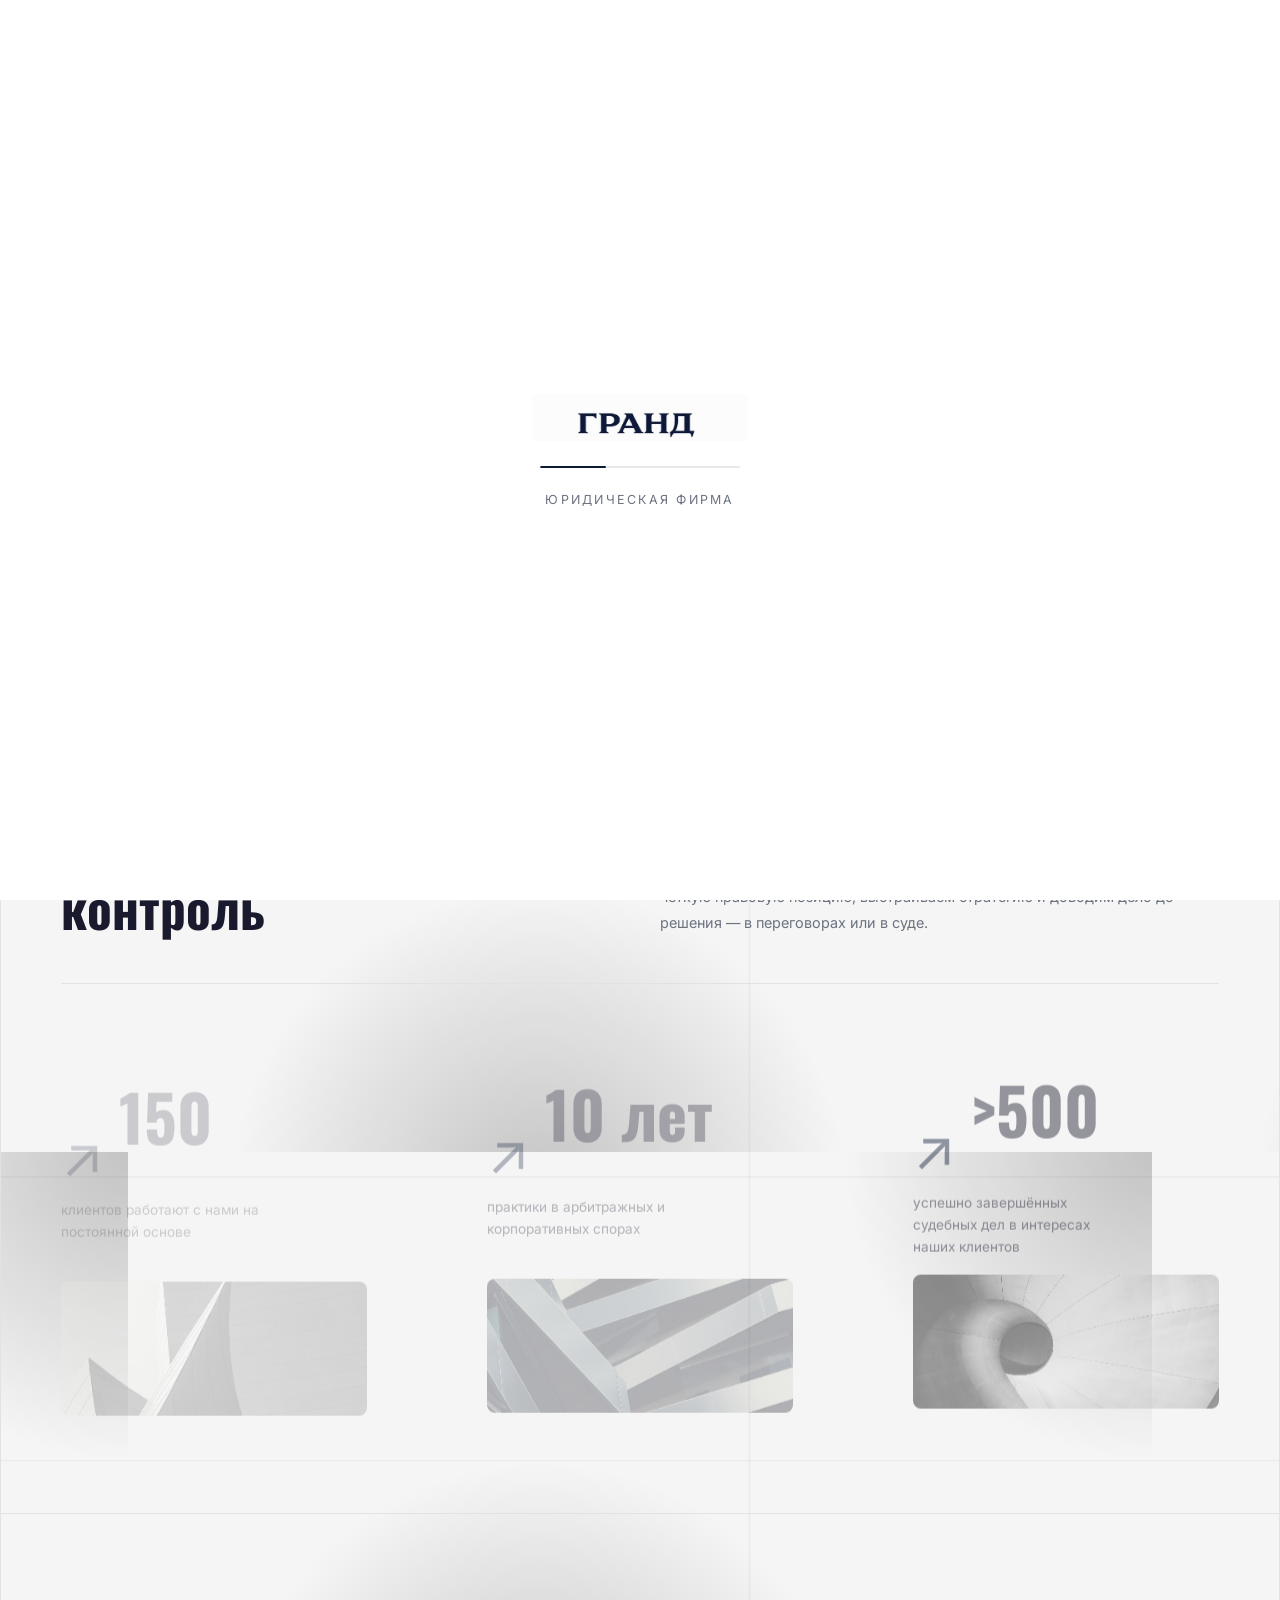
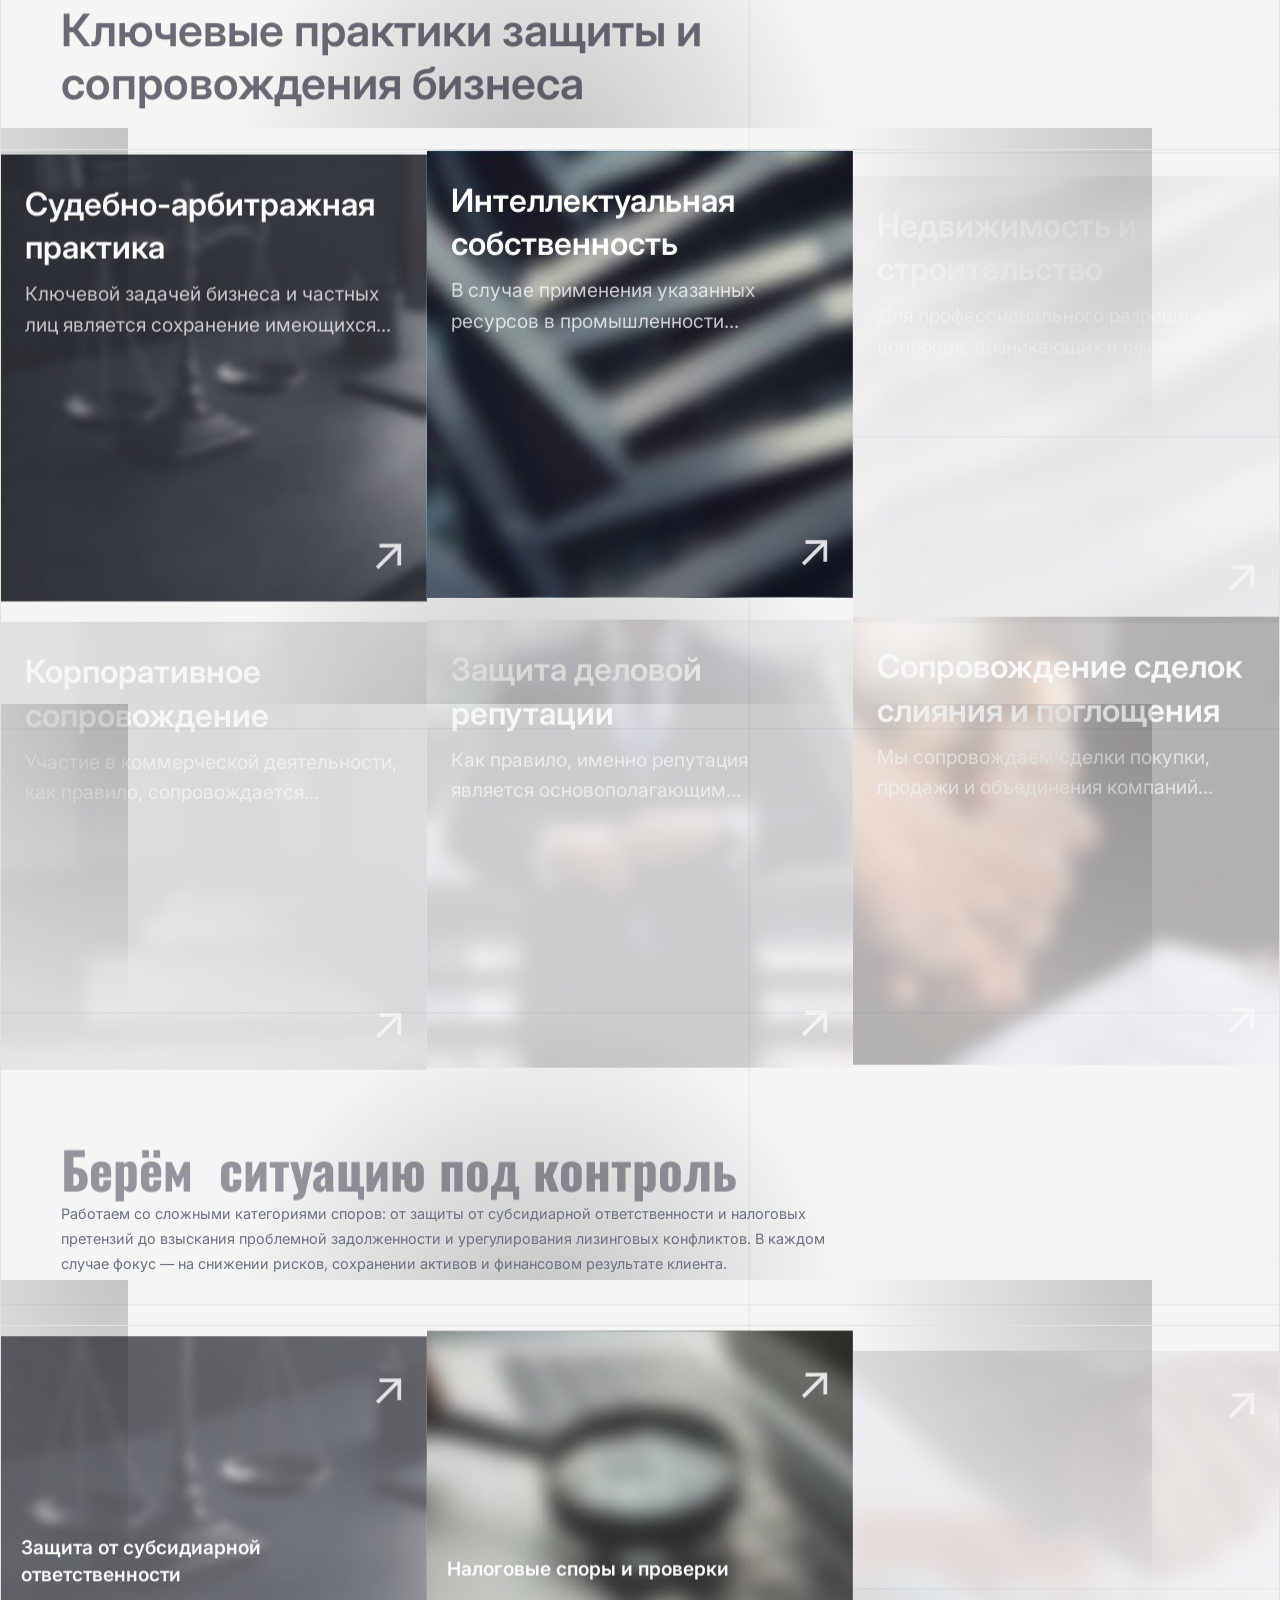
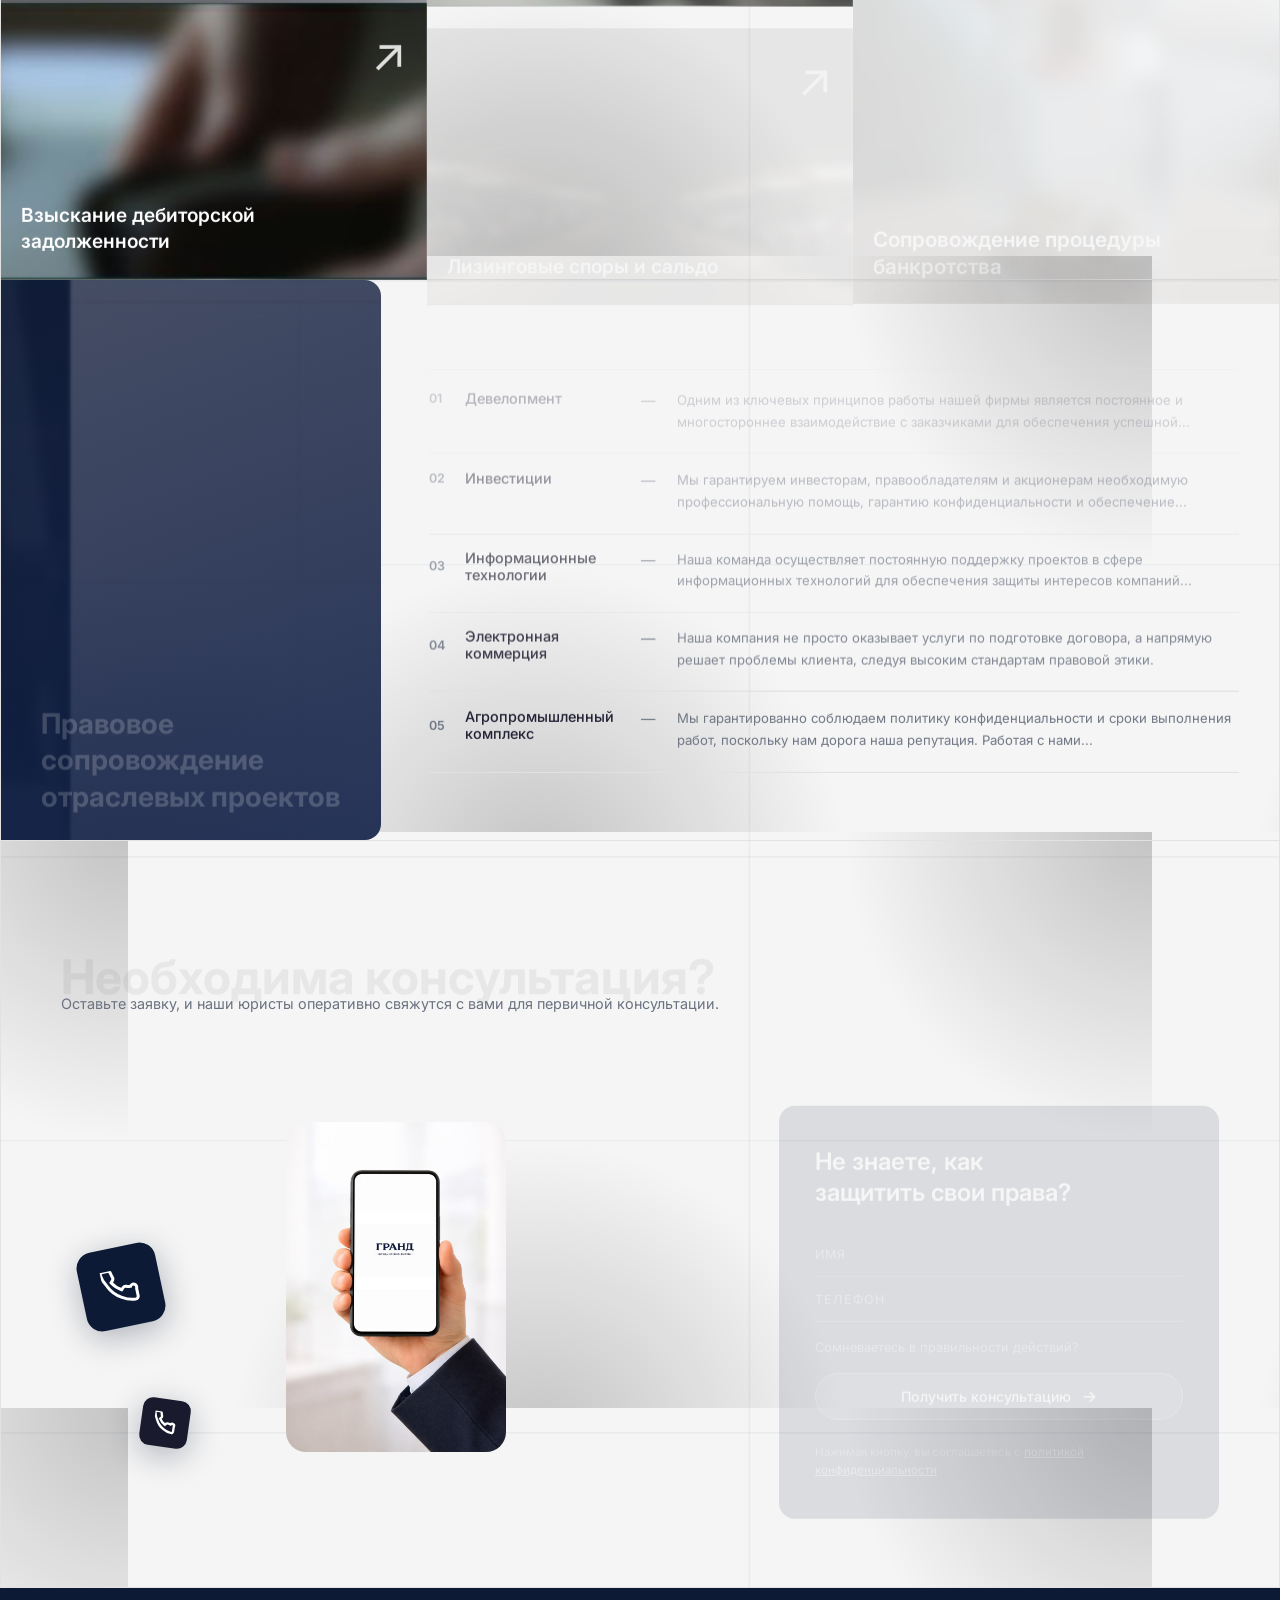
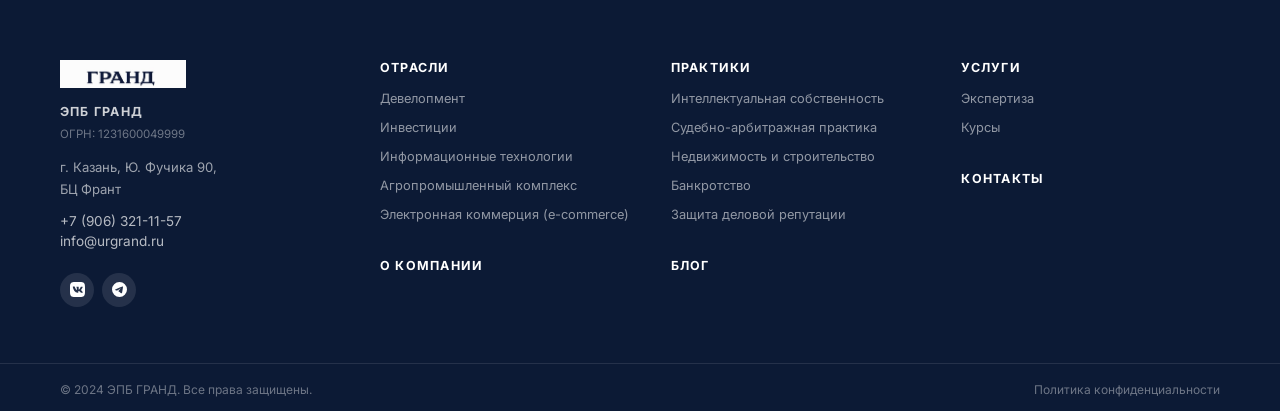
==== commit deddafbf: "Add index.html with redirect to frontend" ====
--- a/index.html
+++ b/index.html
@@ -1,443 +1,9 @@
 <!DOCTYPE html>
-<html lang="ru">
-<head>
-    <meta charset="UTF-8">
-    <meta name="viewport" content="width=device-width, initial-scale=1.0">
-    <title>Юридическая фирма «ГРАНД»</title>
-    <link rel="stylesheet" href="css/style.css">
-    <!-- Placeholder-шрифты — заменить на фирменные файлы -->
-    <link rel="preconnect" href="https://fonts.googleapis.com">
-    <link rel="preconnect" href="https://fonts.gstatic.com" crossorigin>
-    <link href="https://fonts.googleapis.com/css2?family=Playfair+Display:wght@700;800;900&family=Inter:ital,wght@0,300;0,400;0,500;0,600;0,700;1,400&display=swap" rel="stylesheet">
-</head>
-<body>
-
-    <!-- ========== PRELOADER ========== -->
-    <div id="preloader" class="preloader">
-        <div class="preloader__logo">ГРАНД</div>
-        <div class="preloader__bar"><span></span></div>
-    </div>
-
-    <!-- ========== HEADER ========== -->
-    <header class="header" id="header">
-        <div class="header__inner container">
-            <a href="/" class="header__logo">ГРАНД</a>
-
-            <nav class="header__nav" id="mainNav">
-                <ul>
-                    <li><a href="#hero">Главная</a></li>
-                    <li><a href="#about">О нашей работе</a></li>
-                    <li><a href="#practices">Практики</a></li>
-                    <li><a href="#industries">Отрасли</a></li>
-                    <li><a href="#services">Услуги</a></li>
-                    <li><a href="#team">Команда</a></li>
-                </ul>
-            </nav>
-
-            <div class="header__right">
-                <!-- Социальные сети -->
-                <div class="header__socials">
-                    <a href="https://vk.com/" target="_blank" class="social-icon social-icon--vk" aria-label="ВКонтакте">
-                        <svg viewBox="0 0 24 24" fill="currentColor"><path d="M15.684 0H8.316C1.592 0 0 1.592 0 8.316v7.368C0 22.408 1.592 24 8.316 24h7.368C22.408 24 24 22.408 24 15.684V8.316C24 1.592 22.408 0 15.684 0zm3.692 17.123h-1.744c-.66 0-.864-.525-2.05-1.727-1.033-1-1.49-1.135-1.744-1.135-.356 0-.458.102-.458.593v1.575c0 .424-.135.678-1.253.678-1.846 0-3.896-1.118-5.335-3.202C5.058 10.501 4.56 8.316 4.56 7.886c0-.254.102-.491.593-.491h1.744c.44 0 .61.203.78.677.863 2.49 2.303 4.675 2.896 4.675.22 0 .322-.102.322-.66V9.721c-.068-1.186-.695-1.287-.695-1.71 0-.204.17-.407.44-.407h2.743c.373 0 .508.203.508.643v3.473c0 .372.17.508.271.508.22 0 .407-.136.813-.542 1.253-1.406 2.15-3.574 2.15-3.574.118-.254.322-.491.762-.491h1.744c.525 0 .644.27.525.643-.22 1.017-2.354 4.031-2.354 4.031-.186.305-.254.44 0 .78.186.254.796.779 1.203 1.253.745.847 1.32 1.558 1.473 2.05.17.491-.085.745-.576.745z"/></svg>
-                    </a>
-                    <a href="#" class="social-icon social-icon--tg" aria-label="Telegram">
-                        <svg viewBox="0 0 24 24" fill="currentColor"><path d="M11.944 0A12 12 0 0 0 0 12a12 12 0 0 0 12 12 12 12 0 0 0 12-12A12 12 0 0 0 12 0a12 12 0 0 0-.056 0zm4.962 7.224c.1-.002.321.023.465.14a.506.506 0 0 1 .171.325c.016.093.036.306.02.472-.18 1.898-.962 6.502-1.36 8.627-.168.9-.499 1.201-.82 1.23-.696.065-1.225-.46-1.9-.902-1.056-.693-1.653-1.124-2.678-1.8-1.185-.78-.417-1.21.258-1.91.177-.184 3.247-2.977 3.307-3.23.007-.032.014-.15-.056-.212s-.174-.041-.249-.024c-.106.024-1.793 1.14-5.061 3.345-.48.33-.913.49-1.302.48-.428-.008-1.252-.241-1.865-.44-.752-.245-1.349-.374-1.297-.789.027-.216.325-.437.893-.663 3.498-1.524 5.83-2.529 6.998-3.014 3.332-1.386 4.025-1.627 4.476-1.635z"/></svg>
-                    </a>
-                </div>
-
-                <!-- Кнопка обратного звонка -->
-                <a href="tel:+79063211157" class="header__phone">+7 (906) 32-11-57</a>
-                <button class="btn-callback" id="btnCallback" aria-label="Получить консультацию">
-                    <svg viewBox="0 0 24 24" fill="none" stroke="currentColor" stroke-width="2"><path d="M21 15a2 2 0 0 1-2 2H7l-4 4V5a2 2 0 0 1 2-2h14a2 2 0 0 1 2 2z"/></svg>
-                </button>
-            </div>
-
-            <!-- Hamburger для мобильных -->
-            <button class="header__burger" id="burgerBtn" aria-label="Открыть меню">
-                <span></span><span></span><span></span>
-            </button>
-        </div>
-    </header>
-
-    <!-- Мобильное меню -->
-    <div class="mobile-menu" id="mobileMenu">
-        <div class="mobile-menu__inner">
-            <button class="mobile-menu__close" id="mobileMenuClose" aria-label="Закрыть">✕</button>
-            <nav>
-                <ul>
-                    <li><a href="#hero" class="mobile-link">Главная</a></li>
-                    <li><a href="#about" class="mobile-link">О нашей работе</a></li>
-                    <li><a href="#practices" class="mobile-link">Практики</a></li>
-                    <li><a href="#industries" class="mobile-link">Отрасли</a></li>
-                    <li><a href="#services" class="mobile-link">Услуги</a></li>
-                    <li><a href="#team" class="mobile-link">Команда</a></li>
-                </ul>
-            </nav>
-            <button class="btn btn--white mobile-menu__cta" id="mobileBtnCallback">Получить консультацию</button>
-            <a href="tel:+79063211157" class="mobile-menu__phone">+7 (906) 32-11-57</a>
-        </div>
-    </div>
-
-    <main>
-
-        <!-- ========== HERO ========== -->
-        <section class="hero" id="hero">
-            <div class="hero__bg"></div>
-            <div class="container hero__content">
-                <div class="hero__text">
-                    <h1 class="hero__title">Современные юридические<br>решения для вашего бизнеса</h1>
-                    <p class="hero__desc">
-                        Юридическая фирма «ГРАНД» обеспечивает устойчивость бизнеса клиентов за счёт точных
-                        правовых решений и выверенной стратегии защиты.<br>
-                        Мы внедряем современные юридические инструменты, берём на себя риски и доводим задачи до
-                        измеримого результата — снижения потерь, сохранения активов и защиты интересов в спорах.
-                    </p>
-                    <button class="btn btn--light" id="heroBtnCallback">Получить консультацию</button>
-                </div>
-            </div>
-
-            <!-- Якорные ссылки внизу hero -->
-            <div class="hero__anchors">
-                <a href="#practices" class="hero__anchor">Ключевые направления защиты бизнеса</a>
-                <a href="#industries" class="hero__anchor">Отрасли нашей юридической работы</a>
-                <a href="#services" class="hero__anchor">Услуги для вашего бизнеса</a>
-            </div>
-        </section>
-
-        <!-- ========== О НАШЕЙ РАБОТЕ ========== -->
-        <section class="about" id="about">
-            <div class="container">
-                <h2 class="about__title section-title">О нашей работе</h2>
-
-                <div class="about__body">
-                    <!-- Блоки статистики -->
-                    <div class="about__stats">
-                        <div class="stat-card">
-                            <span class="stat-card__num">7 лет</span>
-                            <span class="stat-card__desc">практики в юридическом сопровождении бизнеса</span>
-                        </div>
-                        <div class="stat-card">
-                            <span class="stat-card__num">500+</span>
-                            <span class="stat-card__desc">доведены до успешного результата</span>
-                        </div>
-                        <div class="stat-card">
-                            <span class="stat-card__num">90%</span>
-                            <span class="stat-card__desc">выигранных судебных споров</span>
-                        </div>
-                        <div class="stat-card">
-                            <span class="stat-card__num">150+</span>
-                            <span class="stat-card__desc">клиентов на постоянном обслуживании</span>
-                        </div>
-                    </div>
-
-                    <!-- Текст справа -->
-                    <div class="about__side-text">
-                        <p>Каждый наш специалист имеет профильное образование и многолетний успешный опыт в своей области права</p>
-                    </div>
-                </div>
-
-                <!-- Разделитель с точкой -->
-                <div class="about__divider">
-                    <div class="about__divider-line"></div>
-                    <div class="about__divider-dot"></div>
-                    <div class="about__divider-line about__divider-line--right"></div>
-                </div>
-
-                <!-- Нижний текст -->
-                <div class="about__bottom">
-                    <div class="about__bottom-text">
-                        <p>Мы нацелены на достижение конкретного положительного результата для вас, а не на затягивание процесса</p>
-                    </div>
-                    <a href="#about" class="about__arrow" aria-label="Далее">
-                        <svg viewBox="0 0 40 16" fill="none" xmlns="http://www.w3.org/2000/svg">
-                            <path d="M0 8H38M38 8L31 1M38 8L31 15" stroke="#1a2744" stroke-width="2"/>
-                        </svg>
-                    </a>
-                </div>
-            </div>
-        </section>
-
-        <!-- ========== ОТРАСЛИ ========== -->
-        <section class="industries" id="industries">
-            <div class="industries__grid-bg"></div>
-            <div class="container industries__inner">
-                <div class="industries__left">
-                    <h2 class="section-title industries__title">Отрасли нашей работы</h2>
-                    <p class="industries__desc">
-                        Мы оказываем юридическую помощь в ключевых отраслях права — от корпоративных
-                        и налоговых вопросов до судебных споров и защиты активов. Обеспечиваем
-                        комплексное сопровождение с учётом специфики бизнеса, судебной практики и
-                        требований законодательства, доводя каждое дело до результата.
-                    </p>
-                    <!-- Фото здания -->
-                    <div class="industries__img-wrap">
-                        <div class="industries__img-placeholder"></div>
-                    </div>
-                </div>
-
-                <div class="industries__right">
-                    <!-- Декоративный 3D-куб -->
-                    <div class="industries__deco-cube"></div>
-
-                    <ol class="industries__list">
-                        <li class="industries__item">
-                            <span class="industries__name">Девелопмент</span>
-                            <span class="industries__num">01</span>
-                        </li>
-                        <li class="industries__item">
-                            <span class="industries__name">Инвестиции</span>
-                            <span class="industries__num">02</span>
-                        </li>
-                        <li class="industries__item">
-                            <span class="industries__name">Информационные технологии</span>
-                            <span class="industries__num">03</span>
-                        </li>
-                        <li class="industries__item">
-                            <span class="industries__name">Агропромышленный комплекс</span>
-                            <span class="industries__num">04</span>
-                        </li>
-                        <li class="industries__item">
-                            <span class="industries__name">Электронная коммерция (e-commerce)</span>
-                            <span class="industries__num">05</span>
-                        </li>
-                    </ol>
-                </div>
-            </div>
-        </section>
-
-        <!-- ========== ПРАКТИКИ ========== -->
-        <section class="practices" id="practices">
-            <div class="container">
-                <h2 class="section-title practices__title">Ключевые направления практик</h2>
-
-                <div class="practices__grid">
-                    <!-- Карточка 1 — тёмная -->
-                    <div class="practice-card practice-card--dark practice-card--tall">
-                        <h3 class="practice-card__title">ИНТЕЛЛЕКТУАЛЬНАЯ СОБСТВЕННОСТЬ</h3>
-                        <p class="practice-card__text">
-                            С развитием научно-технического прогресса наиболее ценным ресурсом является
-                            интеллектуальные возможности и плоды созидательной деятельности человека...
-                        </p>
-                    </div>
-
-                    <!-- Карточка 2 — светлая -->
-                    <div class="practice-card practice-card--light">
-                        <h3 class="practice-card__title">СУДЕБНО-АРБИТРАЖНАЯ ПРАКТИКА</h3>
-                        <p class="practice-card__text">
-                            Ключевой задачей бизнеса и частных лиц является сохранение имеющихся активов.
-                            Именно для этого участники гражданского оборота используют свои ресурсы...
-                        </p>
-                    </div>
-
-                    <!-- Карточка 3 — светлая с фото -->
-                    <div class="practice-card practice-card--light practice-card--with-img">
-                        <h3 class="practice-card__title">СОПРОВОЖДЕНИЕ СДЕЛОК СЛИЯНИЯ И ПОГЛОЩЕНИЯ</h3>
-                        <p class="practice-card__text">
-                            Комплекс юридических и корпоративных процедур, направленных на приобретение
-                            бизнеса, объединение компаний или перераспределение корпоративного контроля,
-                            требующих точной правовой структуры и контроля рисков на каждом этапе сделки.
-                        </p>
-                        <div class="practice-card__img"></div>
-                    </div>
-
-                    <!-- Карточка 4 — светлая -->
-                    <div class="practice-card practice-card--light">
-                        <h3 class="practice-card__title">НЕДВИЖИМОСТЬ И СТРОИТЕЛЬСТВО</h3>
-                        <p class="practice-card__text">
-                            Проекты в сфере эксплуатации недвижимости и строительства реализуются как
-                            самостоятельно, так и с помощью привлечения инвестиций...
-                        </p>
-                    </div>
-
-                    <!-- Карточка 5 — тёмная -->
-                    <div class="practice-card practice-card--dark">
-                        <h3 class="practice-card__title">КОРПОРАТИВНОЕ СОПРОВОЖДЕНИЕ</h3>
-                        <p class="practice-card__text">
-                            Участие в коммерческой деятельности, как правило, сопровождается привлечением
-                            капитала и созданием на его основе обществ, с предоставлением участникам деятельности...
-                        </p>
-                    </div>
-                </div>
-            </div>
-        </section>
-
-        <!-- ========== УСЛУГИ ========== -->
-        <section class="services" id="services">
-            <div class="container">
-                <div class="services__header">
-                    <h2 class="section-title services__title">Услуги для<br>вашего бизнеса</h2>
-                </div>
-
-                <div class="services__body">
-                    <div class="services__cards">
-                        <div class="service-card">
-                            <h3 class="service-card__title">ЗАЩИТА ОТ СУБСИДИАРНОЙ ОТВЕТСТВЕННОСТИ</h3>
-                            <p class="service-card__text">Комплексная защита руководителей и собственников бизнеса от привлечения к субсидиарной ответственности при банкротстве.</p>
-                        </div>
-                        <div class="service-card">
-                            <h3 class="service-card__title">ВЗЫСКАНИЕ ДЕБИТОРСКОЙ ЗАДОЛЖЕННОСТИ</h3>
-                            <p class="service-card__text">Профессиональное взыскание дебиторской задолженности в досудебном и судебном порядке.</p>
-                        </div>
-                        <div class="service-card">
-                            <h3 class="service-card__title">НАЛОГОВЫЕ СПОРЫ И ПРОВЕРКИ</h3>
-                            <p class="service-card__text">Сопровождение налоговых проверок, обжалование решений налоговых органов, защита в суде.</p>
-                        </div>
-                        <div class="service-card">
-                            <h3 class="service-card__title">ЛИЗИНГОВЫЕ СПОРЫ И САЛЬДО</h3>
-                            <p class="service-card__text">Разрешение споров по лизинговым договорам, расчёт сальдо встречных обязательств.</p>
-                        </div>
-                    </div>
-
-                    <div class="services__feature">
-                        <div class="services__doc-img"></div>
-                        <div class="services__bankruptcy">
-                            <span>ПРОЦЕДУРА БАНКРОТСТВА</span>
-                        </div>
-                        <div class="services__deco-shapes">
-                            <span></span><span></span><span></span><span></span>
-                        </div>
-                    </div>
-                </div>
-            </div>
-        </section>
-
-    </main>
-
-    <!-- ========== FOOTER ========== -->
-    <footer class="footer">
-        <div class="container footer__inner">
-
-            <!-- Левая колонка: логотип + контакты -->
-            <div class="footer__brand">
-                <a href="/" class="footer__logo">ГРАНД</a>
-                <p class="footer__company-name">ЭПБ ГРАНД</p>
-                <p class="footer__ogr">ОГРН: 1231600049999</p>
-
-                <address class="footer__address">
-                    г. Казань, Ю. Фучика 90,<br>БЦ Франт
-                </address>
-
-                <div class="footer__contacts">
-                    <a href="tel:+79063211157" class="footer__phone">+7 (906) 321-11-57</a>
-                    <a href="mailto:info@urgrand.ru" class="footer__email">info@urgrand.ru</a>
-                </div>
-
-                <div class="footer__socials">
-                    <a href="https://vk.com/" target="_blank" class="footer__social-icon" aria-label="ВКонтакте">
-                        <svg viewBox="0 0 24 24" fill="currentColor"><path d="M15.684 0H8.316C1.592 0 0 1.592 0 8.316v7.368C0 22.408 1.592 24 8.316 24h7.368C22.408 24 24 22.408 24 15.684V8.316C24 1.592 22.408 0 15.684 0zm3.692 17.123h-1.744c-.66 0-.864-.525-2.05-1.727-1.033-1-1.49-1.135-1.744-1.135-.356 0-.458.102-.458.593v1.575c0 .424-.135.678-1.253.678-1.846 0-3.896-1.118-5.335-3.202C5.058 10.501 4.56 8.316 4.56 7.886c0-.254.102-.491.593-.491h1.744c.44 0 .61.203.78.677.863 2.49 2.303 4.675 2.896 4.675.22 0 .322-.102.322-.66V9.721c-.068-1.186-.695-1.287-.695-1.71 0-.204.17-.407.44-.407h2.743c.373 0 .508.203.508.643v3.473c0 .372.17.508.271.508.22 0 .407-.136.813-.542 1.253-1.406 2.15-3.574 2.15-3.574.118-.254.322-.491.762-.491h1.744c.525 0 .644.27.525.643-.22 1.017-2.354 4.031-2.354 4.031-.186.305-.254.44 0 .78.186.254.796.779 1.203 1.253.745.847 1.32 1.558 1.473 2.05.17.491-.085.745-.576.745z"/></svg>
-                    </a>
-                    <a href="#" class="footer__social-icon" aria-label="Telegram">
-                        <svg viewBox="0 0 24 24" fill="currentColor"><path d="M11.944 0A12 12 0 0 0 0 12a12 12 0 0 0 12 12 12 12 0 0 0 12-12A12 12 0 0 0 12 0a12 12 0 0 0-.056 0zm4.962 7.224c.1-.002.321.023.465.14a.506.506 0 0 1 .171.325c.016.093.036.306.02.472-.18 1.898-.962 6.502-1.36 8.627-.168.9-.499 1.201-.82 1.23-.696.065-1.225-.46-1.9-.902-1.056-.693-1.653-1.124-2.678-1.8-1.185-.78-.417-1.21.258-1.91.177-.184 3.247-2.977 3.307-3.23.007-.032.014-.15-.056-.212s-.174-.041-.249-.024c-.106.024-1.793 1.14-5.061 3.345-.48.33-.913.49-1.302.48-.428-.008-1.252-.241-1.865-.44-.752-.245-1.349-.374-1.297-.789.027-.216.325-.437.893-.663 3.498-1.524 5.83-2.529 6.998-3.014 3.332-1.386 4.025-1.627 4.476-1.635z"/></svg>
-                    </a>
-                </div>
-            </div>
-
-            <!-- Правая часть: навигационные колонки -->
-            <nav class="footer__nav">
-                <div class="footer__nav-col">
-                    <h4 class="footer__nav-heading">
-                        <a href="#industries">Отрасли</a>
-                    </h4>
-                    <ul>
-                        <li><a href="#industries">Девелопмент</a></li>
-                        <li><a href="#industries">Инвестиции</a></li>
-                        <li><a href="#industries">Информационные технологии</a></li>
-                        <li><a href="#industries">Агропромышленный комплекс</a></li>
-                        <li><a href="#industries">Электронная коммерция (e-commerce)</a></li>
-                    </ul>
-                    <h4 class="footer__nav-heading footer__nav-heading--mt">
-                        <a href="#about">О компании</a>
-                    </h4>
-                </div>
-
-                <div class="footer__nav-col">
-                    <h4 class="footer__nav-heading">
-                        <a href="#practices">Практики</a>
-                    </h4>
-                    <ul>
-                        <li><a href="#practices">Интеллектуальная собственность</a></li>
-                        <li><a href="#practices">Судебно-арбитражная практика</a></li>
-                        <li><a href="#practices">Недвижимость и строительство</a></li>
-                        <li><a href="#practices">Банкротство</a></li>
-                        <li><a href="#practices">Защита деловой репутации</a></li>
-                    </ul>
-                    <h4 class="footer__nav-heading footer__nav-heading--mt">
-                        <a href="#blog">Блог</a>
-                    </h4>
-                </div>
-
-                <div class="footer__nav-col">
-                    <h4 class="footer__nav-heading">
-                        <a href="#services">Услуги</a>
-                    </h4>
-                    <ul>
-                        <li><a href="#services">Экспертиза</a></li>
-                        <li><a href="#services">Курсы</a></li>
-                    </ul>
-                    <h4 class="footer__nav-heading footer__nav-heading--mt">
-                        <a href="#contacts">Контакты</a>
-                    </h4>
-                </div>
-            </nav>
-        </div>
-
-        <!-- Нижняя полоса футера -->
-        <div class="footer__bottom">
-            <div class="container footer__bottom-inner">
-                <span class="footer__copy">© 2024 ЭПБ ГРАНД. Все права защищены.</span>
-                <a href="#" class="footer__policy">Политика конфиденциальности</a>
-            </div>
-        </div>
-    </footer>
-
-    <!-- ========== МОДАЛ: ФОРМА ОБРАТНОГО ЗВОНКА ========== -->
-    <div class="modal-overlay" id="modalOverlay" role="dialog" aria-modal="true" aria-labelledby="modalTitle">
-        <div class="modal">
-            <button class="modal__close" id="modalClose" aria-label="Закрыть">✕</button>
-            <h2 class="modal__title" id="modalTitle">Получить консультацию</h2>
-            <p class="modal__subtitle">Оставьте заявку, и наши юристы оперативно свяжутся с вами</p>
-
-            <form class="modal__form" id="callbackForm" novalidate>
-                <div class="form-group">
-                    <input type="text" id="fieldFirstName" name="firstName" placeholder="Имя" required autocomplete="given-name">
-                </div>
-                <div class="form-group">
-                    <input type="text" id="fieldLastName" name="lastName" placeholder="Фамилия" required autocomplete="family-name">
-                </div>
-                <div class="form-group">
-                    <input type="text" id="fieldMiddleName" name="middleName" placeholder="Отчество" required autocomplete="additional-name">
-                </div>
-                <div class="form-group">
-                    <input type="tel" id="fieldPhone" name="phone" placeholder="+7 (___) ___ __-__" required autocomplete="tel">
-                </div>
-                <div class="form-group">
-                    <input type="email" id="fieldEmail" name="email" placeholder="Email" required autocomplete="email">
-                </div>
-
-                <p class="modal__policy">
-                    Оставляя заявку, вы принимаете
-                    <a href="#">политику обработки персональных данных</a>
-                </p>
-
-                <button type="submit" class="btn btn--dark btn--full" id="submitBtn" disabled>
-                    Отправить заявку
-                </button>
-            </form>
-        </div>
-    </div>
-
-    <!-- ========== МОДАЛ: БЛАГОДАРНОСТЬ ========== -->
-    <div class="modal-overlay" id="thankYouOverlay" role="dialog" aria-modal="true">
-        <div class="modal modal--thanks">
-            <button class="modal__close" id="thankYouClose" aria-label="Закрыть">✕</button>
-            <div class="modal__thanks-icon">
-                <svg viewBox="0 0 60 60" fill="none"><circle cx="30" cy="30" r="29" stroke="#1a3a5c" stroke-width="2"/><path d="M18 30l9 9 15-18" stroke="#1a3a5c" stroke-width="2.5" stroke-linecap="round" stroke-linejoin="round"/></svg>
-            </div>
-            <h2 class="modal__title">Спасибо за заявку!</h2>
-            <p class="modal__subtitle">Наши юристы свяжутся с вами в ближайшее время.</p>
-        </div>
-    </div>
-
-    <script src="js/main.js"></script>
-</body>
+<html>
+  <head>
+    <meta http-equiv="refresh" content="0; url=./frontend/index.html" />
+  </head>
+  <body>
+    <p>Переход на <a href="./frontend/index.html">Frontend</a>...</p>
+  </body>
 </html>
